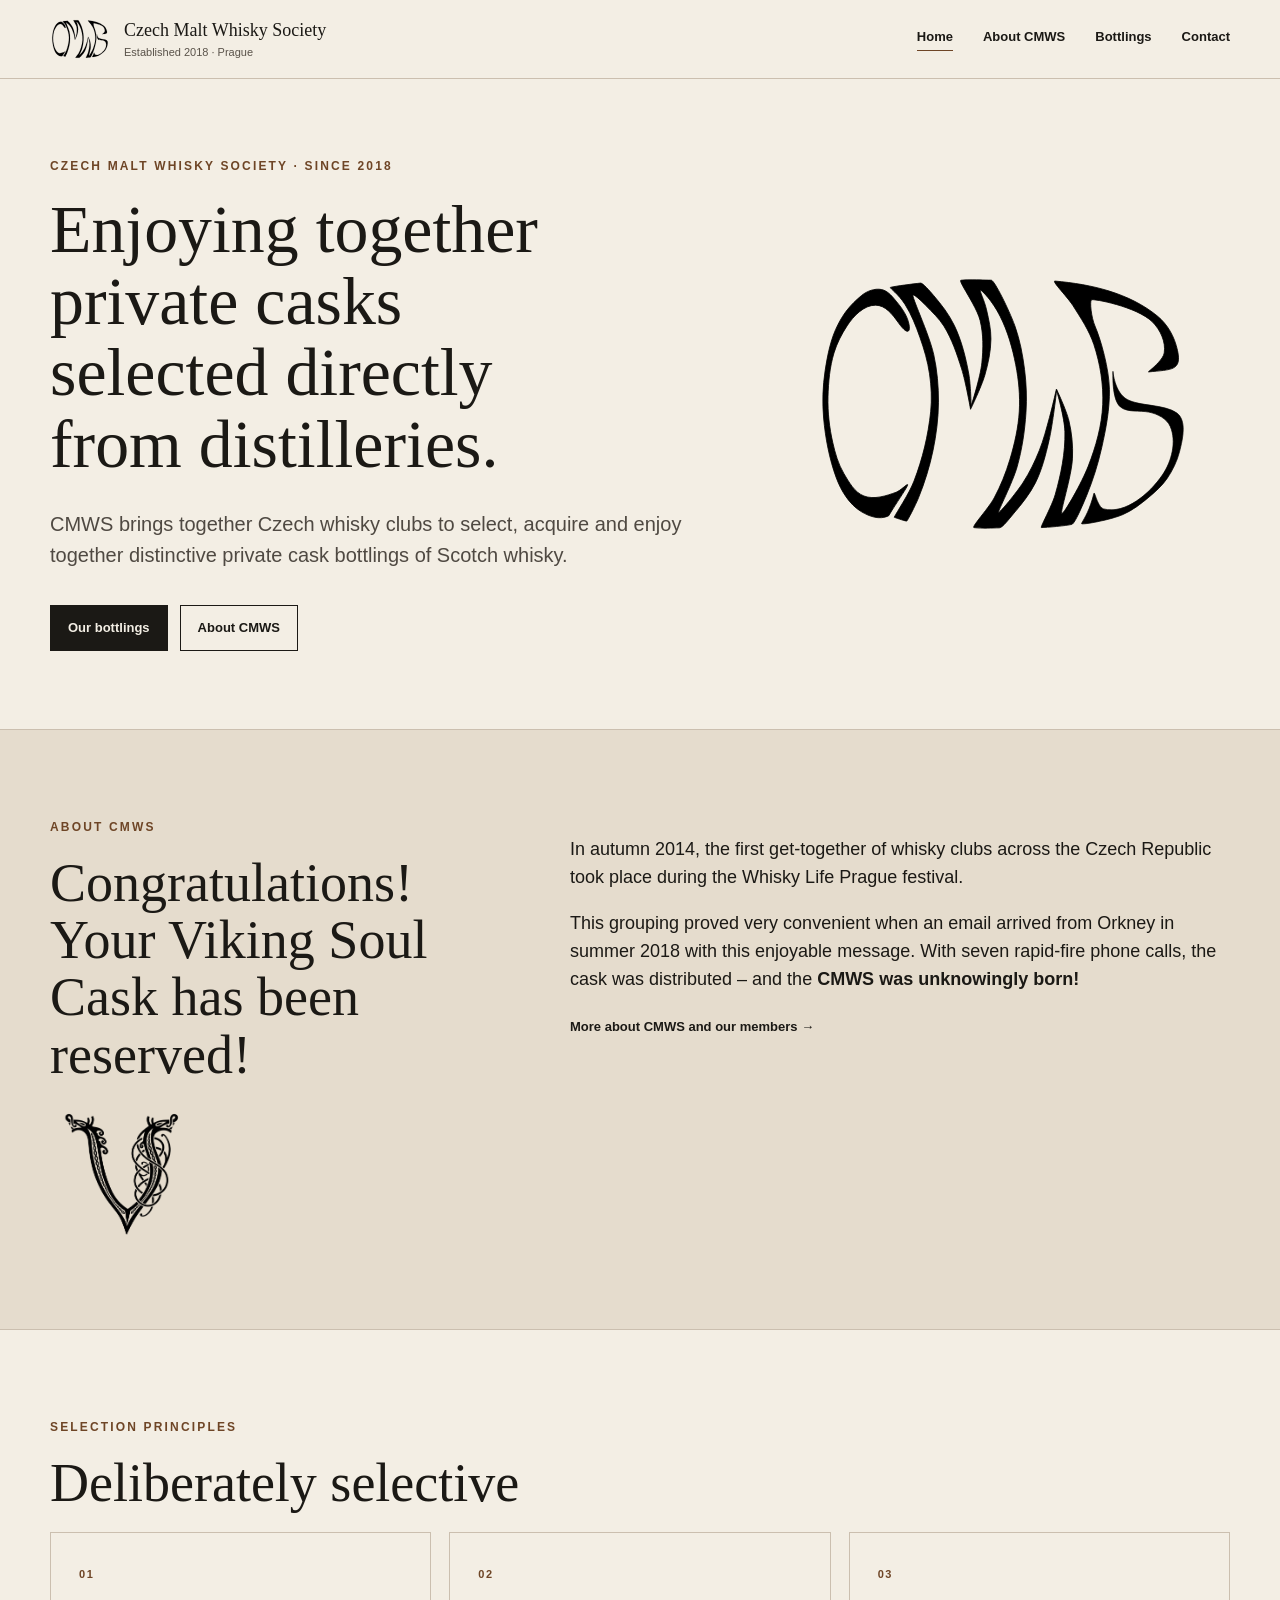
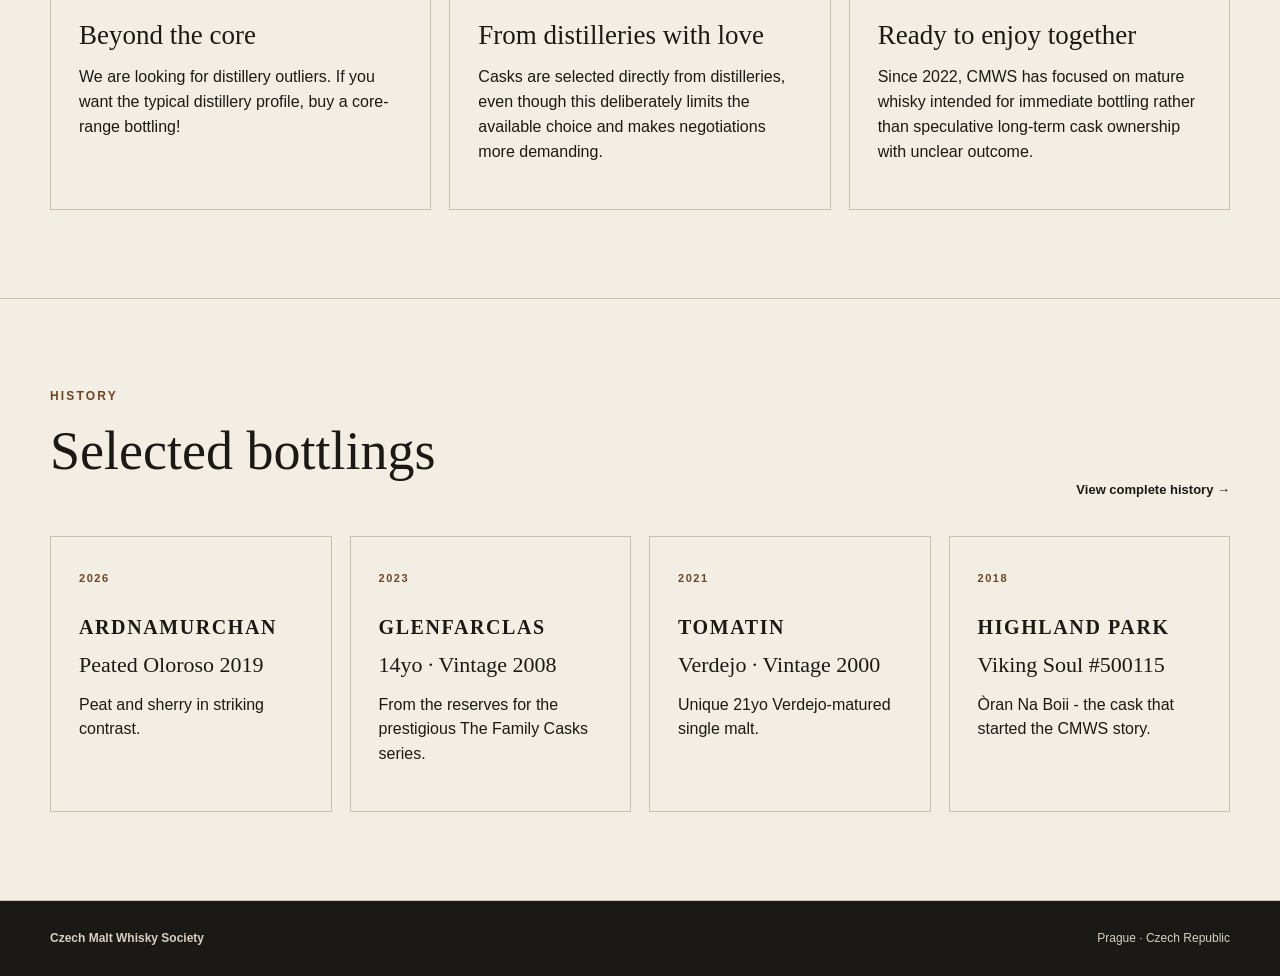
==== index.html @ 7d03112b "Add CMWS favicon, Apple touch icon and custom 404 page (Batch 2)" ====
<!doctype html><html lang="en"><head><meta charset="utf-8"><meta name="viewport" content="width=device-width,initial-scale=1"><meta name="description" content="Czech Malt Whisky Society brings together whisky clubs to select, acquire and enjoy distinctive private-cask Scotch whisky bottlings."><meta property="og:title" content="CMWS · Czech Malt Whisky Society"><meta property="og:description" content="Czech Malt Whisky Society brings together whisky clubs to select, acquire and enjoy distinctive private-cask Scotch whisky bottlings."><meta property="og:type" content="website"><meta property="og:url" content="https://cmws.cz/"><meta property="og:image" content="https://cmws.cz/assets/cmws-social-preview-1200x630.png"><meta property="og:image:width" content="1200"><meta property="og:image:height" content="630"><meta property="og:image:alt" content="CMWS logo"><script type="application/ld+json">{"@context":"https://schema.org","@type":"Organization","name":"Czech Malt Whisky Society","alternateName":"CMWS","url":"https://cmws.cz/","logo":"https://cmws.cz/assets/cmws-logo.svg"}</script><title>CMWS · Czech Malt Whisky Society</title><link rel="stylesheet" href="assets/site.css"><link rel="icon" href="/assets/favicon.svg" type="image/svg+xml"><link rel="apple-touch-icon" href="/assets/apple-touch-icon.png" sizes="180x180"></head><body>
<header class="site-header"><div class="shell header-inner"><a class="identity" href="index.html"><img class="header-logo" src="assets/cmws-logo.svg" alt="CMWS logo"><span class="identity-copy"><strong>Czech Malt Whisky Society</strong><small>Established 2018 · Prague</small></span></a><button class="menu-button" aria-label="Open menu" aria-expanded="false">Menu</button><nav class="main-nav" aria-label="Main navigation"><a class="active" href="index.html">Home</a><a href="about.html">About CMWS</a><a href="bottlings.html">Bottlings</a><a href="contact.html">Contact</a></nav></div></header>
<main><section class="home-hero"><div class="shell hero-grid"><div class="hero-copy"><p class="kicker">Czech Malt Whisky Society · Since 2018</p><h1>Enjoying together private casks selected directly from distilleries.</h1><p class="hero-text">CMWS brings together Czech whisky clubs to select, acquire and enjoy together distinctive private cask bottlings of Scotch whisky.</p><div class="button-row"><a class="button dark" href="bottlings.html">Our bottlings</a><a class="button" href="about.html">About CMWS</a></div></div><div class="hero-still"><img class="hero-logo" src="assets/cmws-logo.svg" alt="CMWS logo"></div></div></section>
<section class="section tinted"><div class="shell split"><div><p class="kicker">About CMWS</p><h2>Congratulations! Your Viking Soul Cask has been reserved!</h2><img src="assets/HP%20VSC%20-%20V%20black%20-%20details%20%7BChatGPT%20Image%20Sep%2025%2C%202026%2C%2007_36_49%20AM%7D.png" alt="Highland Park Viking Soul Cask V emblem" loading="lazy" style="display:block;width:140px;max-width:100%;height:auto;max-height:200px;object-fit:contain;object-position:left;margin-top:24px"></div><div class="large-copy"><p>In autumn 2014, the first get-together of whisky clubs across the Czech Republic took place during the Whisky Life Prague festival.</p><p>This grouping proved very convenient when an email arrived from Orkney in summer 2018 with this enjoyable message. With seven rapid-fire phone calls, the cask was distributed – and the <strong>CMWS was unknowingly born!</strong></p><p><a class="text-link" href="about.html">More about CMWS and our members →</a></p></div></div></section>
<section class="section"><div class="shell"><p class="kicker">Selection principles</p><h2>Deliberately selective</h2><div id="principle-grid" class="principle-grid"></div></div></section>
<section class="section"><div class="shell"><div class="section-heading"><div><p class="kicker">History</p><h2>Selected bottlings</h2></div><a class="text-link" href="bottlings.html">View complete history →</a></div><div id="featured-casks" class="featured-casks"></div></div></section></main>
<footer class="site-footer"><div class="shell footer-inner"><strong>Czech Malt Whisky Society</strong><span>Prague · Czech Republic</span></div></footer><script src="assets/site.js"></script><script src="assets/home.js"></script></body></html>
---- assets/site.css ----
:root{--paper:#f3eee4;--deep:#e5dccd;--ink:#1b1915;--muted:#5a534a;--line:#cbbfaf;--accent:#6e4526}*{box-sizing:border-box}html{scroll-behavior:smooth}body{margin:0;background:var(--paper);color:var(--ink);font-family:Arial,Helvetica,sans-serif;line-height:1.55}.shell{width:min(1180px,calc(100% - 40px));margin:auto}.narrow{width:min(900px,calc(100% - 40px))}a{color:inherit}a:focus-visible,button:focus-visible{outline:3px solid var(--accent);outline-offset:4px}.site-header{position:sticky;top:0;z-index:20;background:rgba(243,238,228,.96);backdrop-filter:blur(12px);border-bottom:1px solid var(--line)}.header-inner{min-height:78px;display:flex;align-items:center;justify-content:space-between;gap:28px}.identity{display:flex;align-items:center;gap:14px;text-decoration:none}.header-logo{display:block;width:60px;height:auto}.identity-copy{display:flex;flex-direction:column}.identity-copy strong{font-family:Georgia,serif;font-size:18px;font-weight:500}.identity-copy small{font-size:11px;color:var(--muted)}.main-nav{display:flex;gap:30px}.main-nav a{text-decoration:none;font-size:13px;font-weight:700;border-bottom:1px solid transparent;padding-bottom:3px}.main-nav a:hover{color:var(--accent);border-bottom-color:var(--accent)}.main-nav a.active{border-bottom-color:var(--accent)}.menu-button{display:none}.home-hero,.page-hero{padding:78px 0;border-bottom:1px solid var(--line)}.hero-grid{display:grid;grid-template-columns:1.18fr .82fr;gap:72px;align-items:center}.hero-copy{max-width:760px}.home-hero h1{font-size:clamp(44px,5.3vw,68px);max-width:760px;text-wrap:balance}.kicker{font-size:12px;text-transform:uppercase;letter-spacing:.18em;color:var(--accent);font-weight:800;margin:0 0 18px}h1,h2,h3{font-family:Georgia,"Times New Roman",serif;font-weight:400;line-height:1.06}h1{font-size:clamp(48px,6.8vw,82px);margin:0 0 28px}h2{font-size:clamp(34px,4.4vw,54px);margin:0 0 20px}h3{font-size:27px;margin:0 0 9px}.hero-text,.intro{font-size:20px;color:#4f4942;max-width:760px}.button-row{display:flex;gap:12px;margin-top:34px;flex-wrap:wrap}.button{border:1px solid var(--ink);padding:12px 17px;text-decoration:none;font-size:13px;font-weight:800;transition:background .15s ease,color .15s ease}.button:hover{background:var(--ink);color:var(--paper)}.button.dark{background:var(--ink);color:var(--paper)}.button.dark:hover{background:transparent;color:var(--ink)}.hero-still{min-height:390px;position:relative;display:grid;place-items:center}.hero-logo{display:block;width:min(86%,430px);height:auto;max-height:330px;position:relative;z-index:2}.section{padding:88px 0;border-bottom:1px solid var(--line)}.tinted{background:var(--deep)}.split{display:grid;grid-template-columns:.8fr 1.2fr;gap:80px}.large-copy{font-size:18px}.section-heading{display:flex;justify-content:space-between;align-items:end;gap:40px;margin-bottom:36px}.section-note{max-width:540px;color:var(--muted)}.text-link{text-decoration:none;font-weight:700;font-size:13px;white-space:nowrap}.text-link:hover{color:var(--accent)}.principle-grid{display:grid;grid-template-columns:repeat(3,1fr);gap:18px}.featured-casks{display:grid;grid-template-columns:repeat(4,minmax(0,1fr));gap:18px}.principle,.cask-card{border:1px solid var(--line);padding:28px}.cask-card h3{font-size:22px;white-space:normal;overflow-wrap:anywhere}.number,.year{font-size:11px;color:var(--accent);font-weight:800;letter-spacing:.14em}.principle h3{margin-top:35px}.distillery{font-family:Georgia,"Times New Roman",serif;font-size:20px;font-weight:600;text-transform:uppercase;letter-spacing:.08em;color:var(--ink);margin:22px 0 10px}.club-list,.timeline{border-top:1px solid var(--line)}.club{display:grid;grid-template-columns:1fr 1.3fr;gap:50px;padding:28px 0;border-bottom:1px solid var(--line)}.club-meta,.subtitle,.quiet{color:var(--muted);font-size:13px}.filters{display:flex;gap:8px;margin-bottom:26px}.filter{border:1px solid var(--line);background:transparent;padding:9px 13px;font-weight:700}.filter.active{background:var(--ink);color:var(--paper)}.timeline-item{display:grid;grid-template-columns:100px 1fr;gap:30px;padding:34px 0;border-bottom:1px solid var(--line)}.timeline-year{font-family:Georgia,serif;font-size:34px;color:var(--accent)}.timeline-main{display:grid;grid-template-columns:1.2fr .8fr;gap:50px}.timeline-main .kicker{font-size:18px;font-weight:900;letter-spacing:.08em;margin-bottom:18px}.timeline-details{padding:0;list-style:none}.timeline-details li{padding:4px 0;border-bottom:1px dotted rgba(0,0,0,.16);font-size:14px}.timeline-side{min-width:0}.timeline-photo{margin:0 0 18px}.timeline-photo img{display:block;width:100%;height:auto;aspect-ratio:16/9;object-fit:cover;border:1px solid var(--line)}.timeline-photo figcaption{margin-top:8px;color:var(--muted);font-size:12px;line-height:1.4}.timeline-photo.product img{width:100%;max-width:100%;height:auto;max-height:none;margin:0 auto;aspect-ratio:auto;object-fit:contain;border:0}.timeline-photo.product figcaption{text-align:center}.status{display:inline-block;font-size:10px;text-transform:uppercase;letter-spacing:.13em;font-weight:800;border:1px solid var(--line);padding:5px 8px;margin-bottom:14px}.club-bottlings-intro{margin-bottom:34px}.club-bottlings-wrap{border-top:1px solid var(--line)}.club-bottlings-table{width:100%;border-collapse:collapse;font-size:13px}.club-bottlings-table th,.club-bottlings-table td{text-align:left;vertical-align:top;padding:12px 10px;border-bottom:1px solid rgba(107,98,88,.22)}.club-bottlings-table th{padding-top:10px;padding-bottom:9px;color:var(--muted);font-size:11px;text-transform:uppercase;letter-spacing:.12em;font-weight:800}.club-bottlings-table th:first-child,.club-bottlings-table td:first-child{padding-left:0;width:70px}.club-bottlings-table th:last-child,.club-bottlings-table td:last-child{padding-right:0}.club-bottlings-table td:first-child{color:var(--accent);font-weight:800}.club-bottlings-table td:nth-child(2){font-weight:700}.contact-grid{display:grid;grid-template-columns:1fr 1fr;gap:80px}.logo-origin{margin:42px 0 0;padding-top:30px;border-top:1px solid rgba(107,98,88,.28)}.logo-origin img{display:block;width:min(100%,560px);height:auto;margin:0 0 24px}.logo-origin figcaption{max-width:650px}.logo-origin .kicker{margin-bottom:12px}.logo-origin .quiet{margin-bottom:0}.site-footer{background:var(--ink);color:#d8cfc2;padding:28px 0}.footer-inner{display:flex;justify-content:space-between;gap:30px;font-size:12px}@media(prefers-reduced-motion:reduce){html{scroll-behavior:auto}}@media(max-width:820px){.header-inner{min-height:72px}.identity-copy strong{font-size:15px}.identity-copy small{font-size:10px}.main-nav{display:none;position:absolute;left:0;right:0;top:72px;background:var(--paper);padding:20px;flex-direction:column;border-bottom:1px solid var(--line)}.main-nav.open{display:flex}.menu-button{display:block;border:1px solid var(--line);background:transparent;padding:9px 12px;font-weight:700}.home-hero,.page-hero{padding:54px 0}.hero-grid,.split,.club,.timeline-main,.contact-grid{grid-template-columns:1fr}.hero-grid{gap:26px}.home-hero h1{font-size:clamp(40px,11vw,58px)}.hero-still{min-height:250px}.hero-logo{width:min(76%,320px);max-height:240px}.principle-grid,.featured-casks{grid-template-columns:1fr}.cask-card h3{font-size:27px;white-space:normal}.timeline-item{grid-template-columns:1fr}.section{padding:66px 0}.section-heading{display:block}.section-heading .text-link{display:inline-block;margin-top:12px}.club-bottlings-table,.club-bottlings-table tbody,.club-bottlings-table tr,.club-bottlings-table td{display:block;width:100%}.club-bottlings-table thead{display:none}.club-bottlings-table tr{padding:12px 0;border-bottom:1px solid var(--line)}.club-bottlings-table td{display:grid;grid-template-columns:105px 1fr;gap:14px;padding:3px 0;border:0}.club-bottlings-table td::before{content:attr(data-label);font-size:10px;text-transform:uppercase;letter-spacing:.1em;color:var(--muted);font-weight:800}.club-bottlings-table td:first-child{width:100%}.footer-inner{flex-direction:column;align-items:flex-start}.header-logo{width:52px}}
.zoomable-image{cursor:zoom-in}.zoomable-image:focus-visible{outline:3px solid var(--accent);outline-offset:4px}.image-lightbox{position:fixed;inset:0;z-index:1000;display:none;align-items:center;justify-content:center;padding:32px;background:rgba(0,0,0,.88)}.image-lightbox.open{display:flex}.image-lightbox-img{display:block;width:min(94vw,1500px);height:90vh;object-fit:contain;box-shadow:0 8px 40px rgba(0,0,0,.45)}.image-lightbox-close{position:fixed;top:18px;right:24px;border:0;background:transparent;color:#fff;font-size:44px;line-height:1;cursor:pointer;padding:6px 10px}.image-lightbox-close:hover{opacity:.75}.lightbox-open{overflow:hidden}@media(max-width:820px){.image-lightbox{padding:18px}.image-lightbox-img{width:96vw;height:86vh}.image-lightbox-close{top:8px;right:10px;font-size:40px}}.timeline-note-title{margin:20px 0 8px;font-family:var(--sans);font-size:13px;line-height:1.3;letter-spacing:.09em;text-transform:uppercase;color:var(--accent)}.timeline-story-block{margin:0 0 34px}.timeline-story-block:last-child{margin-bottom:0}.timeline-story-block .timeline-note-title{margin:0 0 8px}.timeline-story-block p{margin:0 0 14px}.timeline-story-block .timeline-photo{margin:0}.timeline-photo.natural img{width:100%;height:auto;aspect-ratio:auto;object-fit:contain}
.timeline-photo.certificate{width:min(100%,240px);margin:24px 0 0}.timeline-photo.certificate img{width:100%;height:auto;aspect-ratio:auto;object-fit:contain}.timeline-photo.certificate figcaption{font-size:11px}

/* Batch 1: keep card content and narrow-screen details within their columns. */
.featured-casks>*,.timeline-item>*,.timeline-main>*{min-width:0}
.cask-card .distillery{overflow-wrap:anywhere}
@media(min-width:821px) and (max-width:1100px){.featured-casks{grid-template-columns:repeat(2,minmax(0,1fr))}}
.timeline-side .text-link{white-space:normal;overflow-wrap:anywhere}
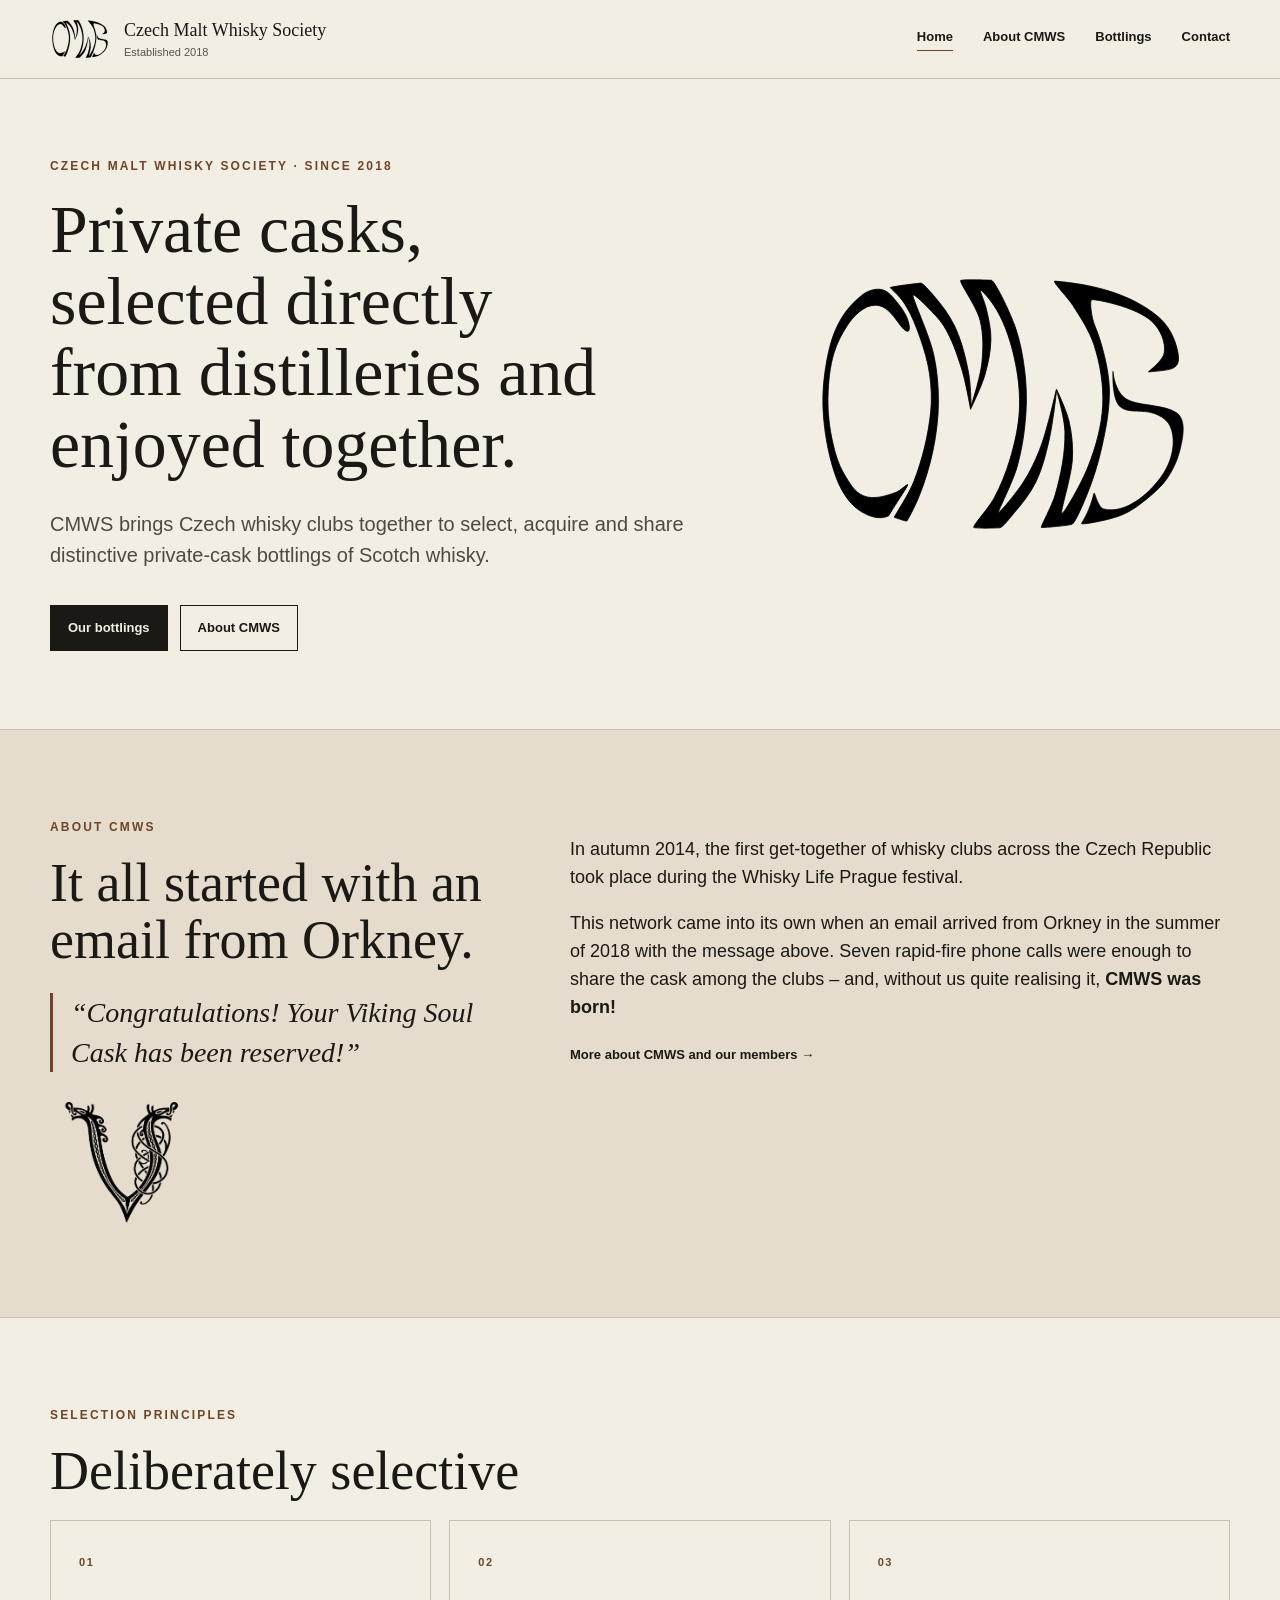
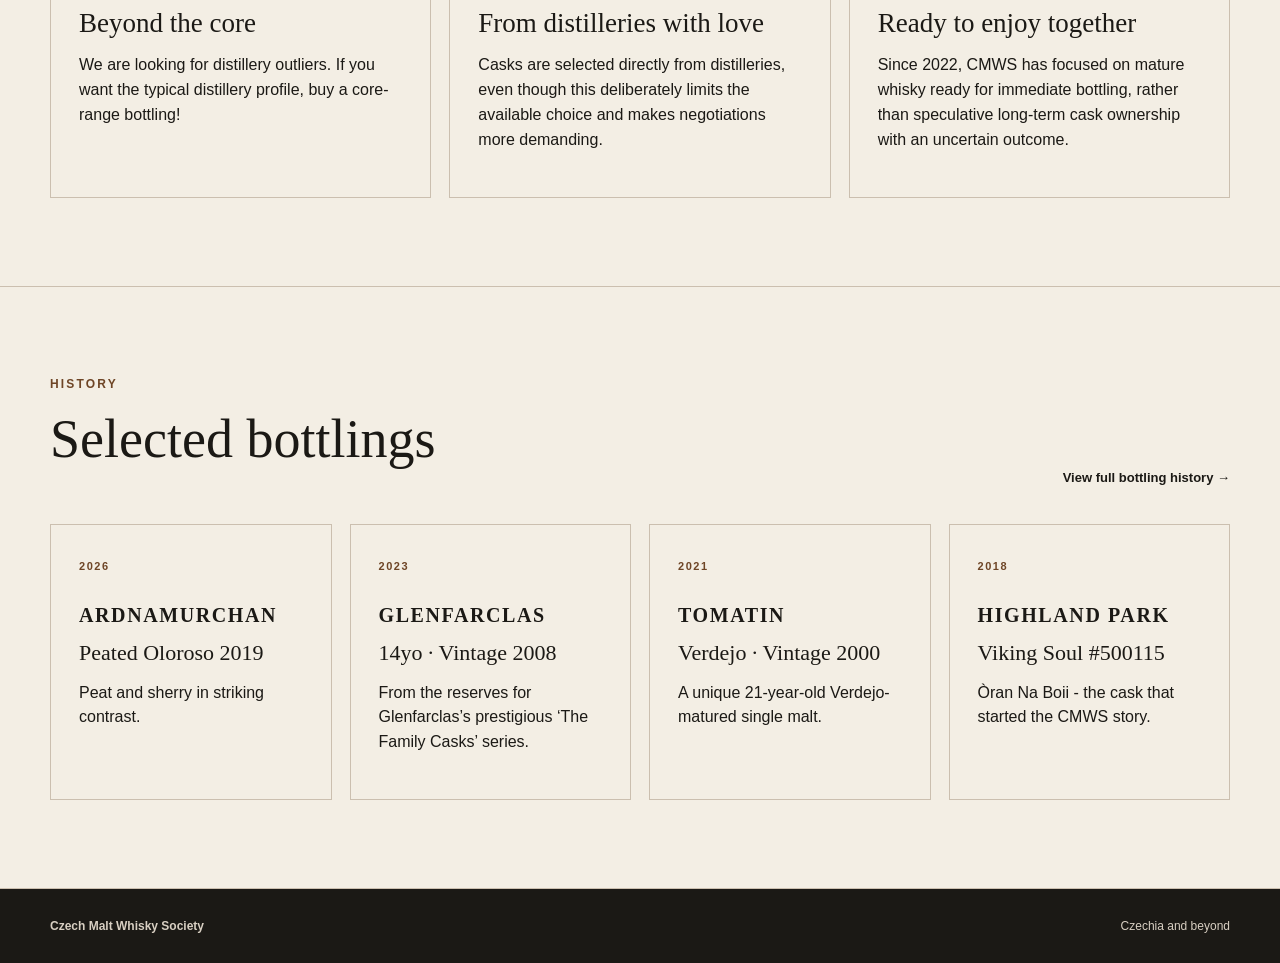
==== commit 736d3d36: "Apply 26 approved British English and CMWS identity wording updates (Batch 3)" ====
--- a/index.html
+++ b/index.html
@@ -1,7 +1,7 @@
-<!doctype html><html lang="en"><head><meta charset="utf-8"><meta name="viewport" content="width=device-width,initial-scale=1"><meta name="description" content="Czech Malt Whisky Society brings together whisky clubs to select, acquire and enjoy distinctive private-cask Scotch whisky bottlings."><meta property="og:title" content="CMWS · Czech Malt Whisky Society"><meta property="og:description" content="Czech Malt Whisky Society brings together whisky clubs to select, acquire and enjoy distinctive private-cask Scotch whisky bottlings."><meta property="og:type" content="website"><meta property="og:url" content="https://cmws.cz/"><meta property="og:image" content="https://cmws.cz/assets/cmws-social-preview-1200x630.png"><meta property="og:image:width" content="1200"><meta property="og:image:height" content="630"><meta property="og:image:alt" content="CMWS logo"><script type="application/ld+json">{"@context":"https://schema.org","@type":"Organization","name":"Czech Malt Whisky Society","alternateName":"CMWS","url":"https://cmws.cz/","logo":"https://cmws.cz/assets/cmws-logo.svg"}</script><title>CMWS · Czech Malt Whisky Society</title><link rel="stylesheet" href="assets/site.css"><link rel="icon" href="/assets/favicon.svg" type="image/svg+xml"><link rel="apple-touch-icon" href="/assets/apple-touch-icon.png" sizes="180x180"></head><body>
-<header class="site-header"><div class="shell header-inner"><a class="identity" href="index.html"><img class="header-logo" src="assets/cmws-logo.svg" alt="CMWS logo"><span class="identity-copy"><strong>Czech Malt Whisky Society</strong><small>Established 2018 · Prague</small></span></a><button class="menu-button" aria-label="Open menu" aria-expanded="false">Menu</button><nav class="main-nav" aria-label="Main navigation"><a class="active" href="index.html">Home</a><a href="about.html">About CMWS</a><a href="bottlings.html">Bottlings</a><a href="contact.html">Contact</a></nav></div></header>
-<main><section class="home-hero"><div class="shell hero-grid"><div class="hero-copy"><p class="kicker">Czech Malt Whisky Society · Since 2018</p><h1>Enjoying together private casks selected directly from distilleries.</h1><p class="hero-text">CMWS brings together Czech whisky clubs to select, acquire and enjoy together distinctive private cask bottlings of Scotch whisky.</p><div class="button-row"><a class="button dark" href="bottlings.html">Our bottlings</a><a class="button" href="about.html">About CMWS</a></div></div><div class="hero-still"><img class="hero-logo" src="assets/cmws-logo.svg" alt="CMWS logo"></div></div></section>
-<section class="section tinted"><div class="shell split"><div><p class="kicker">About CMWS</p><h2>Congratulations! Your Viking Soul Cask has been reserved!</h2><img src="assets/HP%20VSC%20-%20V%20black%20-%20details%20%7BChatGPT%20Image%20Sep%2025%2C%202026%2C%2007_36_49%20AM%7D.png" alt="Highland Park Viking Soul Cask V emblem" loading="lazy" style="display:block;width:140px;max-width:100%;height:auto;max-height:200px;object-fit:contain;object-position:left;margin-top:24px"></div><div class="large-copy"><p>In autumn 2014, the first get-together of whisky clubs across the Czech Republic took place during the Whisky Life Prague festival.</p><p>This grouping proved very convenient when an email arrived from Orkney in summer 2018 with this enjoyable message. With seven rapid-fire phone calls, the cask was distributed – and the <strong>CMWS was unknowingly born!</strong></p><p><a class="text-link" href="about.html">More about CMWS and our members →</a></p></div></div></section>
+<!doctype html><html lang="en"><head><meta charset="utf-8"><meta name="viewport" content="width=device-width,initial-scale=1"><meta name="description" content="Czech Malt Whisky Society brings Czech whisky clubs together to select, acquire and share distinctive private-cask bottlings of Scotch whisky."><meta property="og:title" content="CMWS · Czech Malt Whisky Society"><meta property="og:description" content="Czech Malt Whisky Society brings Czech whisky clubs together to select, acquire and share distinctive private-cask bottlings of Scotch whisky."><meta property="og:type" content="website"><meta property="og:url" content="https://cmws.cz/"><meta property="og:image" content="https://cmws.cz/assets/cmws-social-preview-1200x630.png"><meta property="og:image:width" content="1200"><meta property="og:image:height" content="630"><meta property="og:image:alt" content="CMWS logo"><script type="application/ld+json">{"@context":"https://schema.org","@type":"Organization","name":"Czech Malt Whisky Society","alternateName":"CMWS","url":"https://cmws.cz/","logo":"https://cmws.cz/assets/cmws-logo.svg"}</script><title>CMWS · Czech Malt Whisky Society</title><link rel="stylesheet" href="assets/site.css"><link rel="icon" href="/assets/favicon.svg" type="image/svg+xml"><link rel="apple-touch-icon" href="/assets/apple-touch-icon.png" sizes="180x180"></head><body>
+<header class="site-header"><div class="shell header-inner"><a class="identity" href="index.html"><img class="header-logo" src="assets/cmws-logo.svg" alt="CMWS logo"><span class="identity-copy"><strong>Czech Malt Whisky Society</strong><small>Established 2018</small></span></a><button class="menu-button" aria-label="Open menu" aria-expanded="false">Menu</button><nav class="main-nav" aria-label="Main navigation"><a class="active" href="index.html">Home</a><a href="about.html">About CMWS</a><a href="bottlings.html">Bottlings</a><a href="contact.html">Contact</a></nav></div></header>
+<main><section class="home-hero"><div class="shell hero-grid"><div class="hero-copy"><p class="kicker">Czech Malt Whisky Society · Since 2018</p><h1>Private casks, selected directly from distilleries and enjoyed together.</h1><p class="hero-text">CMWS brings Czech whisky clubs together to select, acquire and share distinctive private-cask bottlings of Scotch whisky.</p><div class="button-row"><a class="button dark" href="bottlings.html">Our bottlings</a><a class="button" href="about.html">About CMWS</a></div></div><div class="hero-still"><img class="hero-logo" src="assets/cmws-logo.svg" alt="CMWS logo"></div></div></section>
+<section class="section tinted"><div class="shell split"><div><p class="kicker">About CMWS</p><h2>It all started with an email from Orkney.</h2><blockquote class="origin-quote">“Congratulations! Your Viking Soul Cask has been reserved!”</blockquote><img src="assets/HP%20VSC%20-%20V%20black%20-%20details%20%7BChatGPT%20Image%20Sep%2025%2C%202026%2C%2007_36_49%20AM%7D.png" alt="Highland Park Viking Soul Cask V emblem" loading="lazy" style="display:block;width:140px;max-width:100%;height:auto;max-height:200px;object-fit:contain;object-position:left;margin-top:24px"></div><div class="large-copy"><p>In autumn 2014, the first get-together of whisky clubs across the Czech Republic took place during the Whisky Life Prague festival.</p><p>This network came into its own when an email arrived from Orkney in the summer of 2018 with the message above. Seven rapid-fire phone calls were enough to share the cask among the clubs – and, without us quite realising it, <strong>CMWS was born!</strong></p><p><a class="text-link" href="about.html">More about CMWS and our members →</a></p></div></div></section>
 <section class="section"><div class="shell"><p class="kicker">Selection principles</p><h2>Deliberately selective</h2><div id="principle-grid" class="principle-grid"></div></div></section>
-<section class="section"><div class="shell"><div class="section-heading"><div><p class="kicker">History</p><h2>Selected bottlings</h2></div><a class="text-link" href="bottlings.html">View complete history →</a></div><div id="featured-casks" class="featured-casks"></div></div></section></main>
-<footer class="site-footer"><div class="shell footer-inner"><strong>Czech Malt Whisky Society</strong><span>Prague · Czech Republic</span></div></footer><script src="assets/site.js"></script><script src="assets/home.js"></script></body></html>
+<section class="section"><div class="shell"><div class="section-heading"><div><p class="kicker">History</p><h2>Selected bottlings</h2></div><a class="text-link" href="bottlings.html">View full bottling history →</a></div><div id="featured-casks" class="featured-casks"></div></div></section></main>
+<footer class="site-footer"><div class="shell footer-inner"><strong>Czech Malt Whisky Society</strong><span>Czechia and beyond</span></div></footer><script src="assets/site.js"></script><script src="assets/home.js"></script></body></html>
--- a/assets/site.css
+++ b/assets/site.css
@@ -7,3 +7,6 @@
 .cask-card .distillery{overflow-wrap:anywhere}
 @media(min-width:821px) and (max-width:1100px){.featured-casks{grid-template-columns:repeat(2,minmax(0,1fr))}}
 .timeline-side .text-link{white-space:normal;overflow-wrap:anywhere}
+
+/* Original reservation email, preserved as a quotation in the CMWS origin story. */
+.origin-quote{margin:24px 0;padding-left:18px;border-left:3px solid var(--accent);font-family:Georgia,"Times New Roman",serif;font-size:clamp(20px,2.2vw,28px);font-style:italic;line-height:1.4}
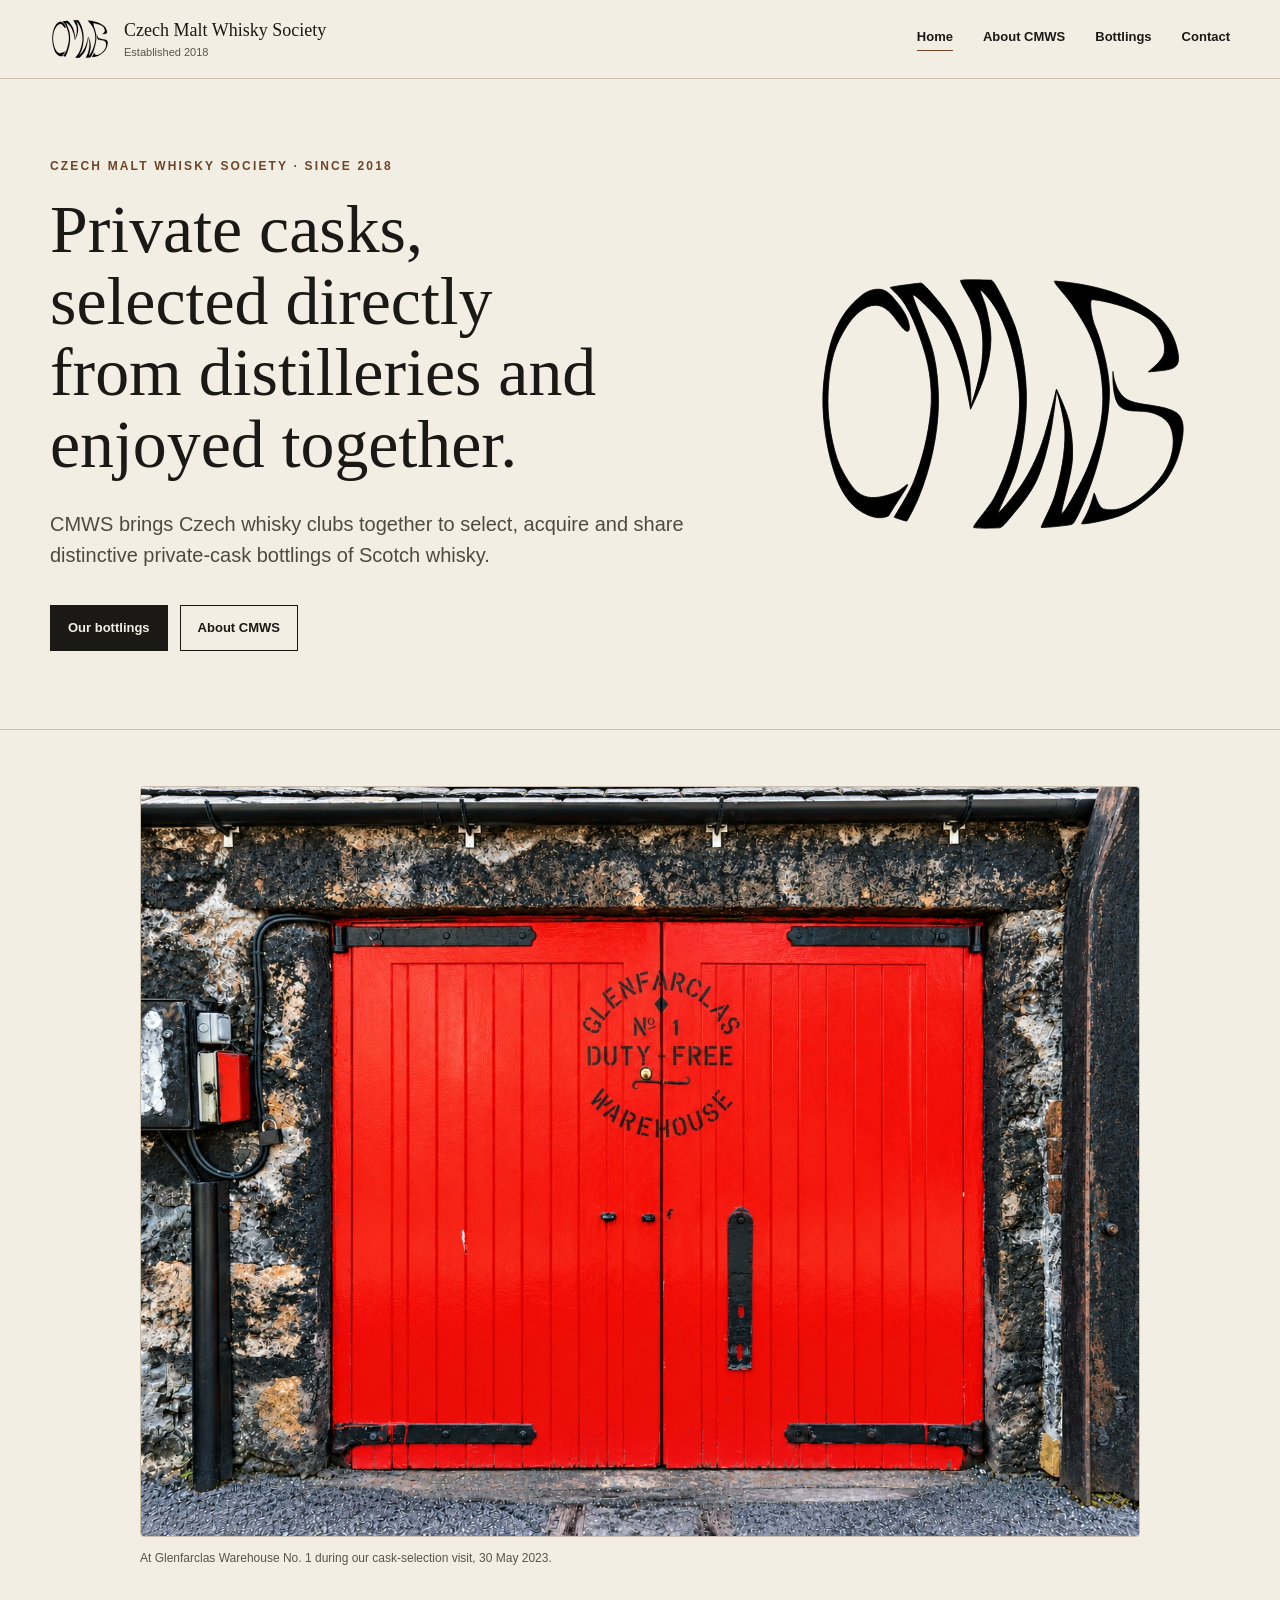
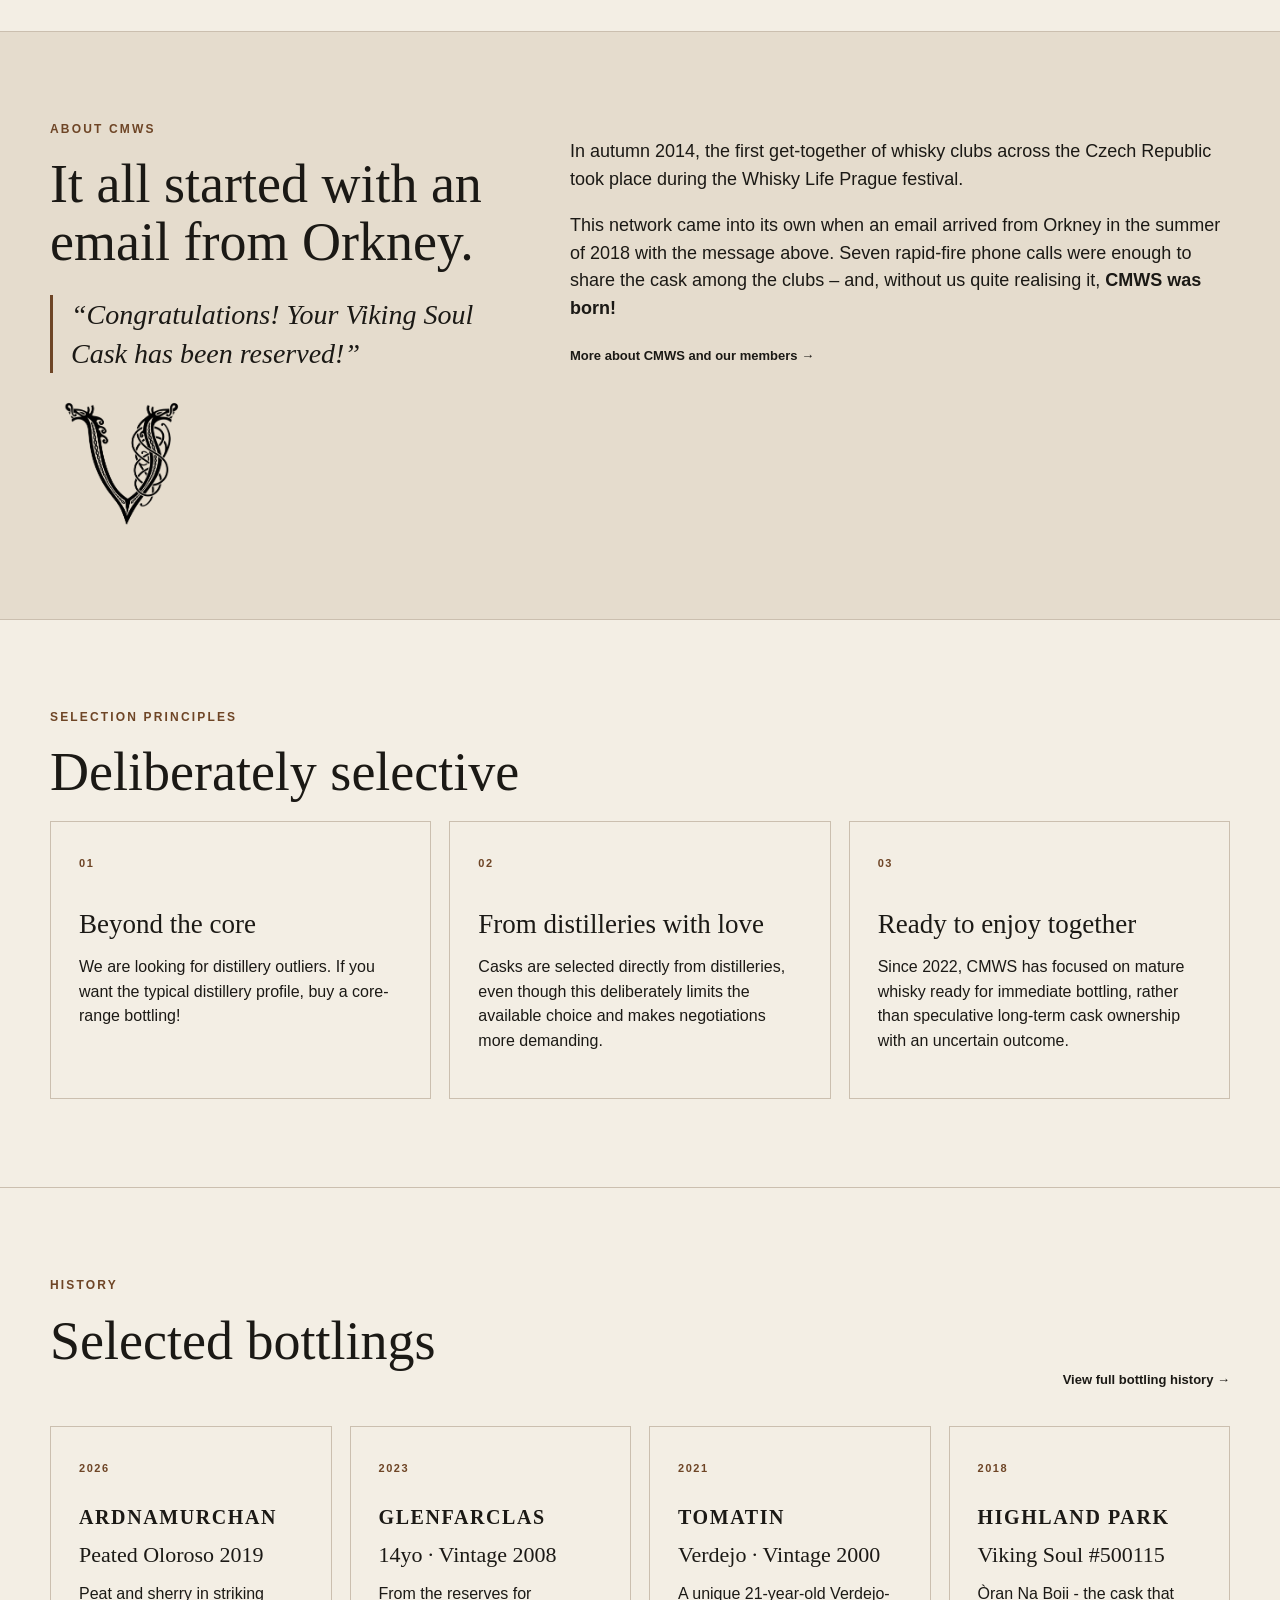
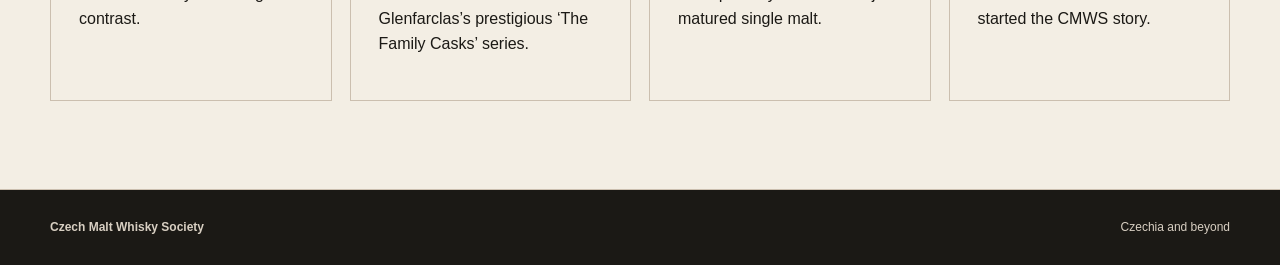
==== commit 2173c2fb: "Preview homepage with large CMWS logo and warehouse photo below" ====
--- a/index.html
+++ b/index.html
@@ -1,6 +1,7 @@
 <!doctype html><html lang="en"><head><meta charset="utf-8"><meta name="viewport" content="width=device-width,initial-scale=1"><meta name="description" content="Czech Malt Whisky Society brings Czech whisky clubs together to select, acquire and share distinctive private-cask bottlings of Scotch whisky."><meta property="og:title" content="CMWS · Czech Malt Whisky Society"><meta property="og:description" content="Czech Malt Whisky Society brings Czech whisky clubs together to select, acquire and share distinctive private-cask bottlings of Scotch whisky."><meta property="og:type" content="website"><meta property="og:url" content="https://cmws.cz/"><meta property="og:image" content="https://cmws.cz/assets/cmws-social-preview-1200x630.png"><meta property="og:image:width" content="1200"><meta property="og:image:height" content="630"><meta property="og:image:alt" content="CMWS logo"><script type="application/ld+json">{"@context":"https://schema.org","@type":"Organization","name":"Czech Malt Whisky Society","alternateName":"CMWS","url":"https://cmws.cz/","logo":"https://cmws.cz/assets/cmws-logo.svg"}</script><title>CMWS · Czech Malt Whisky Society</title><link rel="stylesheet" href="assets/site.css"><link rel="icon" href="/assets/favicon.svg" type="image/svg+xml"><link rel="apple-touch-icon" href="/assets/apple-touch-icon.png" sizes="180x180"></head><body>
 <header class="site-header"><div class="shell header-inner"><a class="identity" href="index.html"><img class="header-logo" src="assets/cmws-logo.svg" alt="CMWS logo"><span class="identity-copy"><strong>Czech Malt Whisky Society</strong><small>Established 2018</small></span></a><button class="menu-button" aria-label="Open menu" aria-expanded="false">Menu</button><nav class="main-nav" aria-label="Main navigation"><a class="active" href="index.html">Home</a><a href="about.html">About CMWS</a><a href="bottlings.html">Bottlings</a><a href="contact.html">Contact</a></nav></div></header>
 <main><section class="home-hero"><div class="shell hero-grid"><div class="hero-copy"><p class="kicker">Czech Malt Whisky Society · Since 2018</p><h1>Private casks, selected directly from distilleries and enjoyed together.</h1><p class="hero-text">CMWS brings Czech whisky clubs together to select, acquire and share distinctive private-cask bottlings of Scotch whisky.</p><div class="button-row"><a class="button dark" href="bottlings.html">Our bottlings</a><a class="button" href="about.html">About CMWS</a></div></div><div class="hero-still"><img class="hero-logo" src="assets/cmws-logo.svg" alt="CMWS logo"></div></div></section>
+<section class="home-visit" aria-label="A CMWS distillery visit"><div class="shell"><figure class="home-visit-photo"><img src="assets/glenfarclas-2993-warehouse-v3.avif" alt="The red doors of Glenfarclas Warehouse No. 1, photographed during the CMWS cask-selection visit" width="1200" height="900" loading="lazy" decoding="async"><figcaption>At Glenfarclas Warehouse No. 1 during our cask-selection visit, 30 May 2023.</figcaption></figure></div></section>
 <section class="section tinted"><div class="shell split"><div><p class="kicker">About CMWS</p><h2>It all started with an email from Orkney.</h2><blockquote class="origin-quote">“Congratulations! Your Viking Soul Cask has been reserved!”</blockquote><img src="assets/HP%20VSC%20-%20V%20black%20-%20details%20%7BChatGPT%20Image%20Sep%2025%2C%202026%2C%2007_36_49%20AM%7D.png" alt="Highland Park Viking Soul Cask V emblem" loading="lazy" style="display:block;width:140px;max-width:100%;height:auto;max-height:200px;object-fit:contain;object-position:left;margin-top:24px"></div><div class="large-copy"><p>In autumn 2014, the first get-together of whisky clubs across the Czech Republic took place during the Whisky Life Prague festival.</p><p>This network came into its own when an email arrived from Orkney in the summer of 2018 with the message above. Seven rapid-fire phone calls were enough to share the cask among the clubs – and, without us quite realising it, <strong>CMWS was born!</strong></p><p><a class="text-link" href="about.html">More about CMWS and our members →</a></p></div></div></section>
 <section class="section"><div class="shell"><p class="kicker">Selection principles</p><h2>Deliberately selective</h2><div id="principle-grid" class="principle-grid"></div></div></section>
 <section class="section"><div class="shell"><div class="section-heading"><div><p class="kicker">History</p><h2>Selected bottlings</h2></div><a class="text-link" href="bottlings.html">View full bottling history →</a></div><div id="featured-casks" class="featured-casks"></div></div></section></main>
--- a/assets/site.css
+++ b/assets/site.css
@@ -10,3 +10,10 @@
 
 /* Original reservation email, preserved as a quotation in the CMWS origin story. */
 .origin-quote{margin:24px 0;padding-left:18px;border-left:3px solid var(--accent);font-family:Georgia,"Times New Roman",serif;font-size:clamp(20px,2.2vw,28px);font-style:italic;line-height:1.4}
+
+/* Homepage preview: keep the large CMWS logo, followed by our distillery visit. */
+.home-visit{padding:56px 0 64px;border-bottom:1px solid var(--line)}
+.home-visit-photo{width:min(100%,1000px);margin:0 auto}
+.home-visit-photo img{display:block;width:100%;height:auto;border:1px solid var(--line);border-radius:4px}
+.home-visit-photo figcaption{margin-top:12px;color:var(--muted);font-size:12px;line-height:1.5}
+@media(max-width:820px){.home-visit{padding:32px 0 40px}}
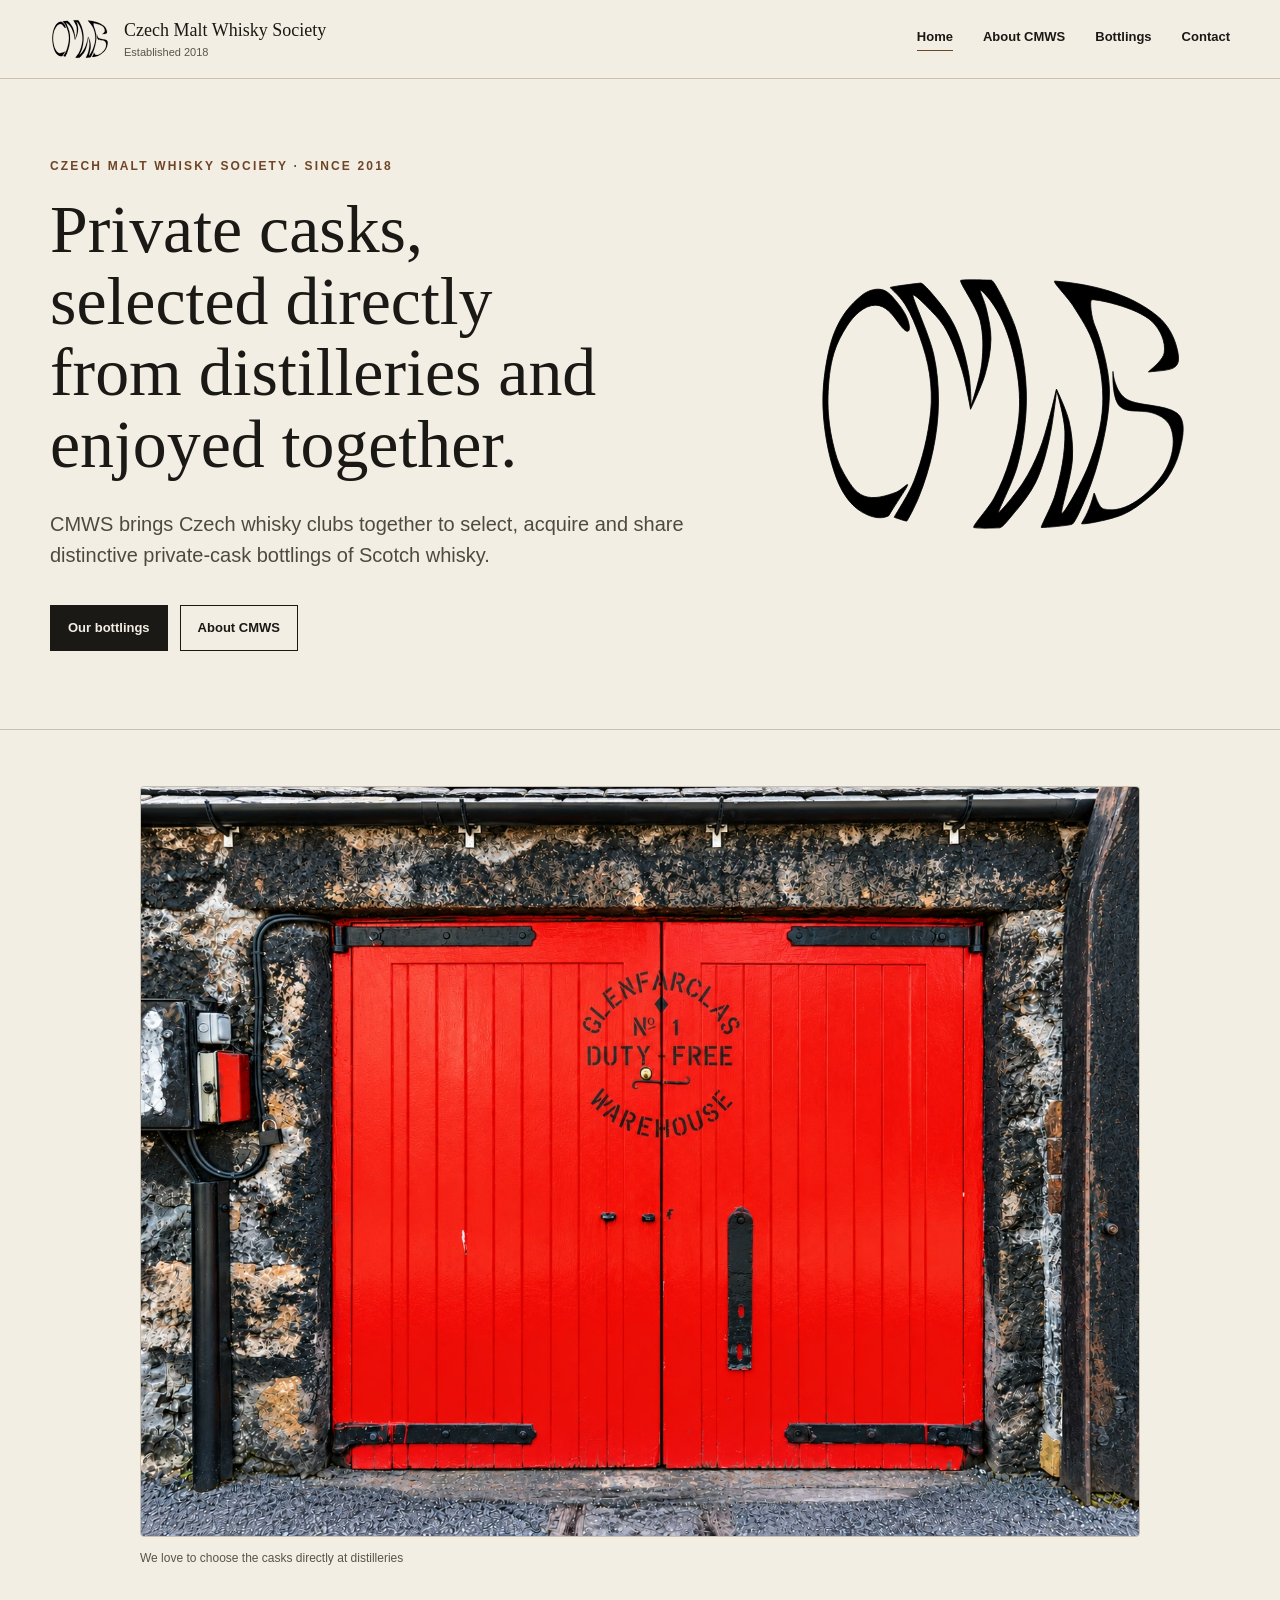
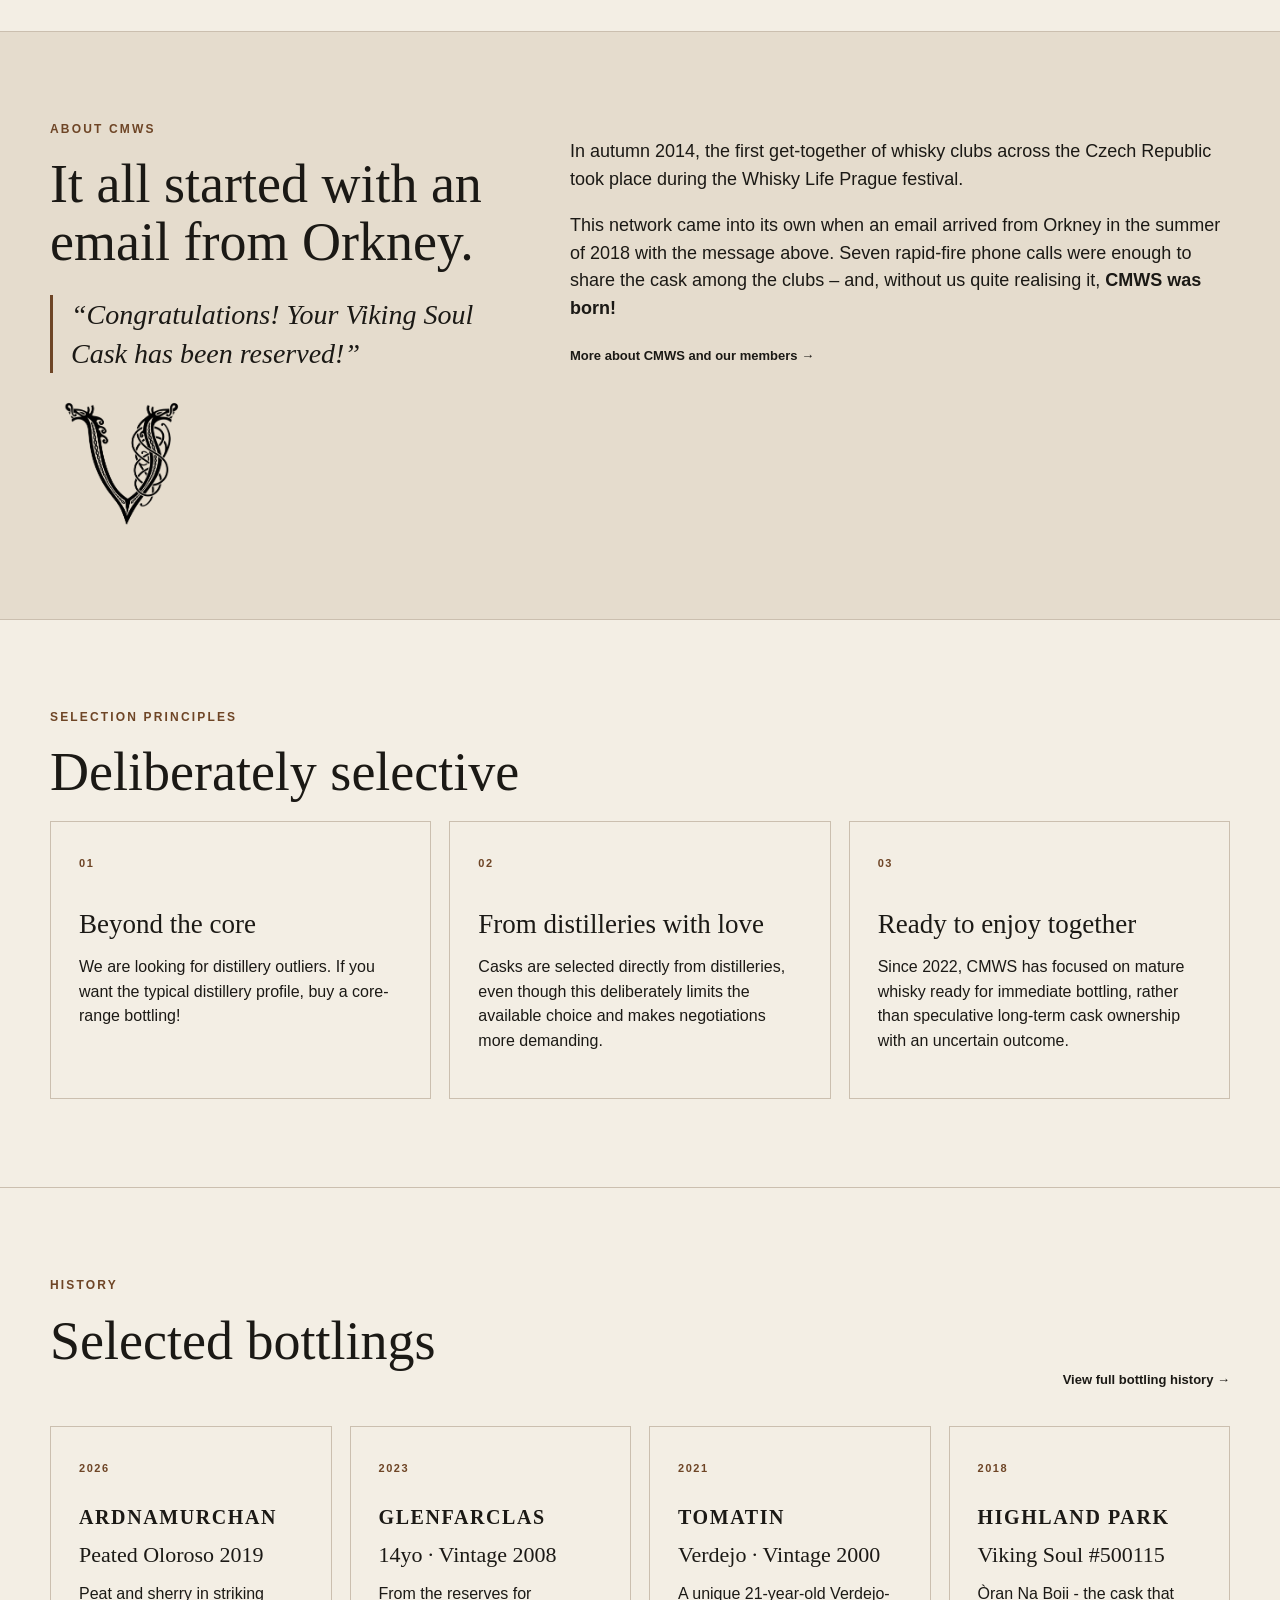
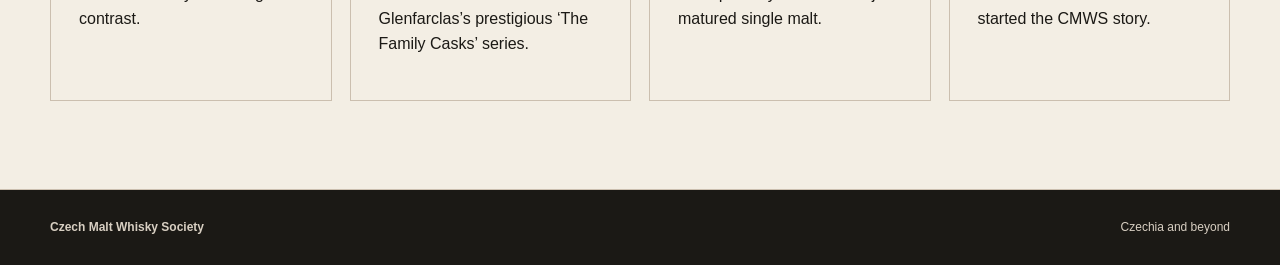
==== commit 7e7b5df2: "Update warehouse photo caption to approved wording" ====
--- a/index.html
+++ b/index.html
@@ -1,7 +1,7 @@
 <!doctype html><html lang="en"><head><meta charset="utf-8"><meta name="viewport" content="width=device-width,initial-scale=1"><meta name="description" content="Czech Malt Whisky Society brings Czech whisky clubs together to select, acquire and share distinctive private-cask bottlings of Scotch whisky."><meta property="og:title" content="CMWS · Czech Malt Whisky Society"><meta property="og:description" content="Czech Malt Whisky Society brings Czech whisky clubs together to select, acquire and share distinctive private-cask bottlings of Scotch whisky."><meta property="og:type" content="website"><meta property="og:url" content="https://cmws.cz/"><meta property="og:image" content="https://cmws.cz/assets/cmws-social-preview-1200x630.png"><meta property="og:image:width" content="1200"><meta property="og:image:height" content="630"><meta property="og:image:alt" content="CMWS logo"><script type="application/ld+json">{"@context":"https://schema.org","@type":"Organization","name":"Czech Malt Whisky Society","alternateName":"CMWS","url":"https://cmws.cz/","logo":"https://cmws.cz/assets/cmws-logo.svg"}</script><title>CMWS · Czech Malt Whisky Society</title><link rel="stylesheet" href="assets/site.css"><link rel="icon" href="/assets/favicon.svg" type="image/svg+xml"><link rel="apple-touch-icon" href="/assets/apple-touch-icon.png" sizes="180x180"></head><body>
 <header class="site-header"><div class="shell header-inner"><a class="identity" href="index.html"><img class="header-logo" src="assets/cmws-logo.svg" alt="CMWS logo"><span class="identity-copy"><strong>Czech Malt Whisky Society</strong><small>Established 2018</small></span></a><button class="menu-button" aria-label="Open menu" aria-expanded="false">Menu</button><nav class="main-nav" aria-label="Main navigation"><a class="active" href="index.html">Home</a><a href="about.html">About CMWS</a><a href="bottlings.html">Bottlings</a><a href="contact.html">Contact</a></nav></div></header>
 <main><section class="home-hero"><div class="shell hero-grid"><div class="hero-copy"><p class="kicker">Czech Malt Whisky Society · Since 2018</p><h1>Private casks, selected directly from distilleries and enjoyed together.</h1><p class="hero-text">CMWS brings Czech whisky clubs together to select, acquire and share distinctive private-cask bottlings of Scotch whisky.</p><div class="button-row"><a class="button dark" href="bottlings.html">Our bottlings</a><a class="button" href="about.html">About CMWS</a></div></div><div class="hero-still"><img class="hero-logo" src="assets/cmws-logo.svg" alt="CMWS logo"></div></div></section>
-<section class="home-visit" aria-label="A CMWS distillery visit"><div class="shell"><figure class="home-visit-photo"><img src="assets/glenfarclas-2993-warehouse-v3.avif" alt="The red doors of Glenfarclas Warehouse No. 1, photographed during the CMWS cask-selection visit" width="1200" height="900" loading="lazy" decoding="async"><figcaption>At Glenfarclas Warehouse No. 1 during our cask-selection visit, 30 May 2023.</figcaption></figure></div></section>
+<section class="home-visit" aria-label="A CMWS distillery visit"><div class="shell"><figure class="home-visit-photo"><img src="assets/glenfarclas-2993-warehouse-v3.avif" alt="The red doors of Glenfarclas Warehouse No. 1, photographed during the CMWS cask-selection visit" width="1200" height="900" loading="lazy" decoding="async"><figcaption>We love to choose the casks directly at distilleries</figcaption></figure></div></section>
 <section class="section tinted"><div class="shell split"><div><p class="kicker">About CMWS</p><h2>It all started with an email from Orkney.</h2><blockquote class="origin-quote">“Congratulations! Your Viking Soul Cask has been reserved!”</blockquote><img src="assets/HP%20VSC%20-%20V%20black%20-%20details%20%7BChatGPT%20Image%20Sep%2025%2C%202026%2C%2007_36_49%20AM%7D.png" alt="Highland Park Viking Soul Cask V emblem" loading="lazy" style="display:block;width:140px;max-width:100%;height:auto;max-height:200px;object-fit:contain;object-position:left;margin-top:24px"></div><div class="large-copy"><p>In autumn 2014, the first get-together of whisky clubs across the Czech Republic took place during the Whisky Life Prague festival.</p><p>This network came into its own when an email arrived from Orkney in the summer of 2018 with the message above. Seven rapid-fire phone calls were enough to share the cask among the clubs – and, without us quite realising it, <strong>CMWS was born!</strong></p><p><a class="text-link" href="about.html">More about CMWS and our members →</a></p></div></div></section>
 <section class="section"><div class="shell"><p class="kicker">Selection principles</p><h2>Deliberately selective</h2><div id="principle-grid" class="principle-grid"></div></div></section>
 <section class="section"><div class="shell"><div class="section-heading"><div><p class="kicker">History</p><h2>Selected bottlings</h2></div><a class="text-link" href="bottlings.html">View full bottling history →</a></div><div id="featured-casks" class="featured-casks"></div></div></section></main>
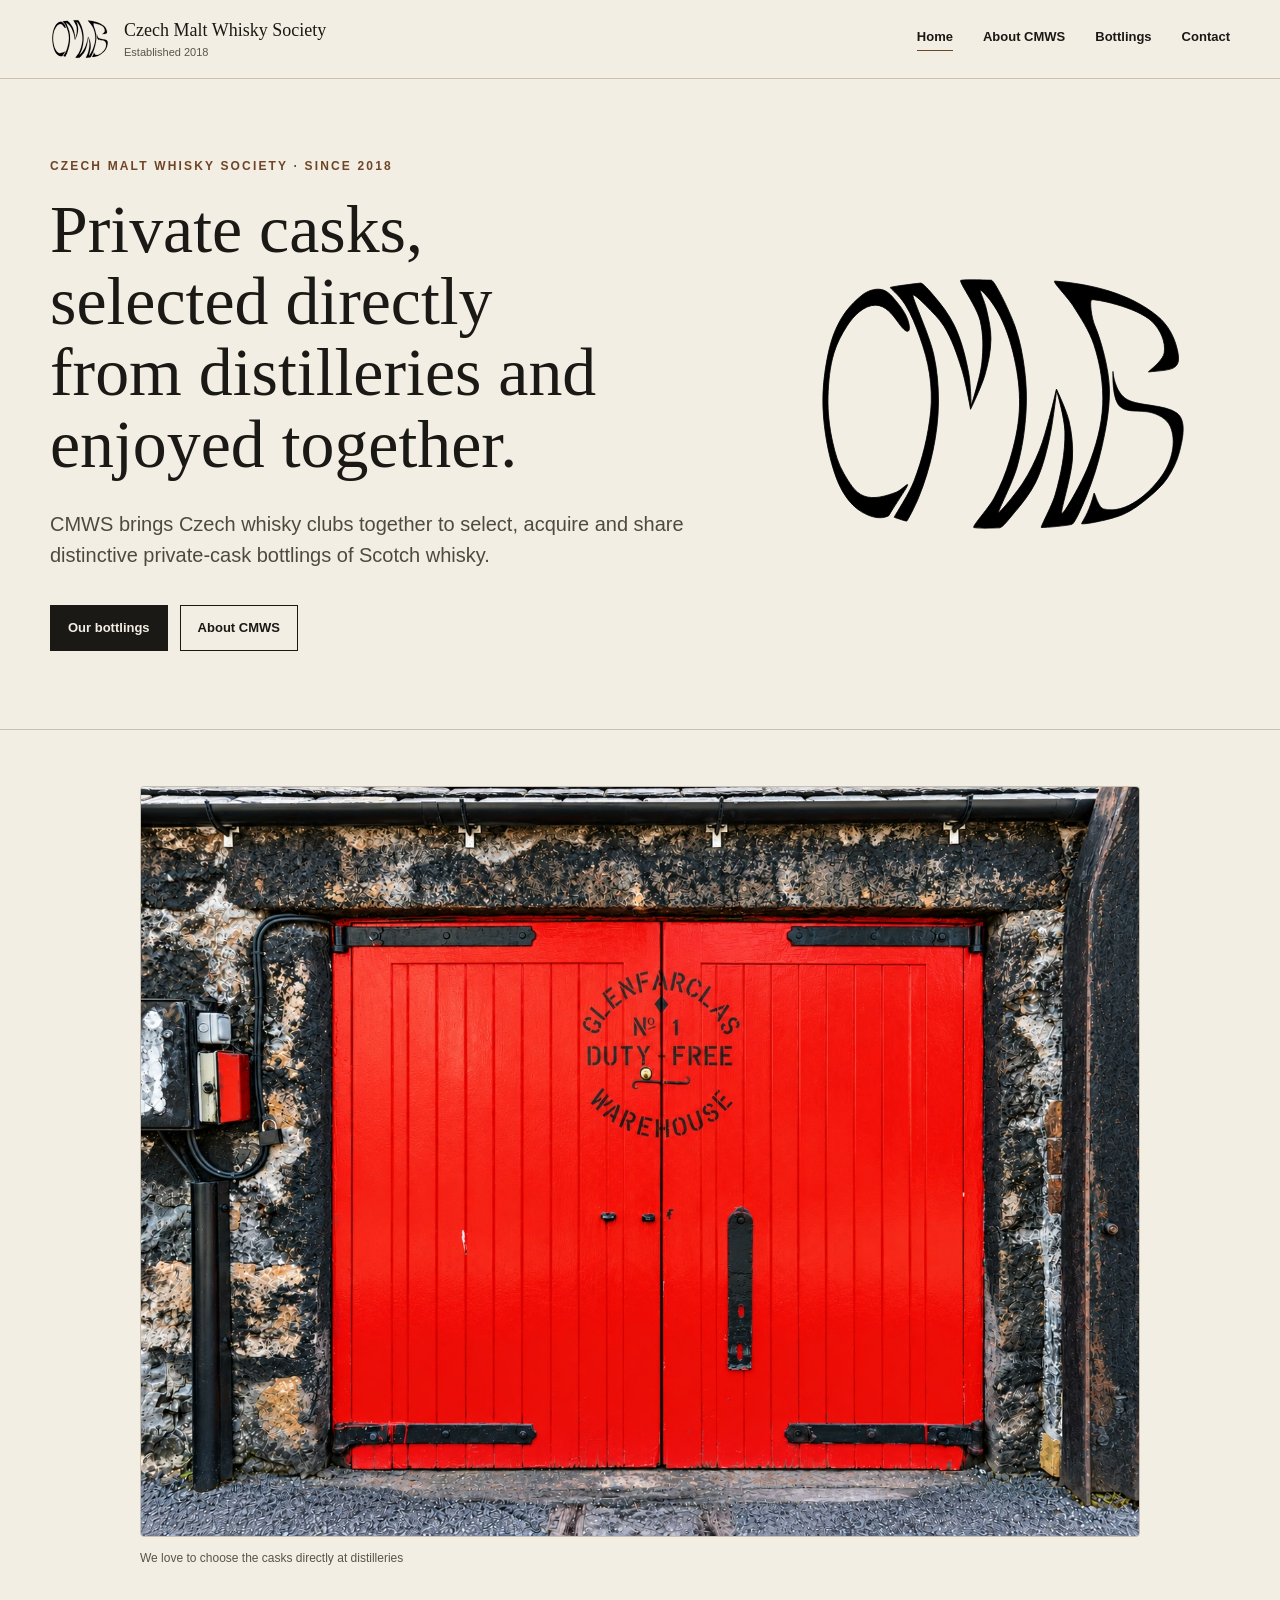
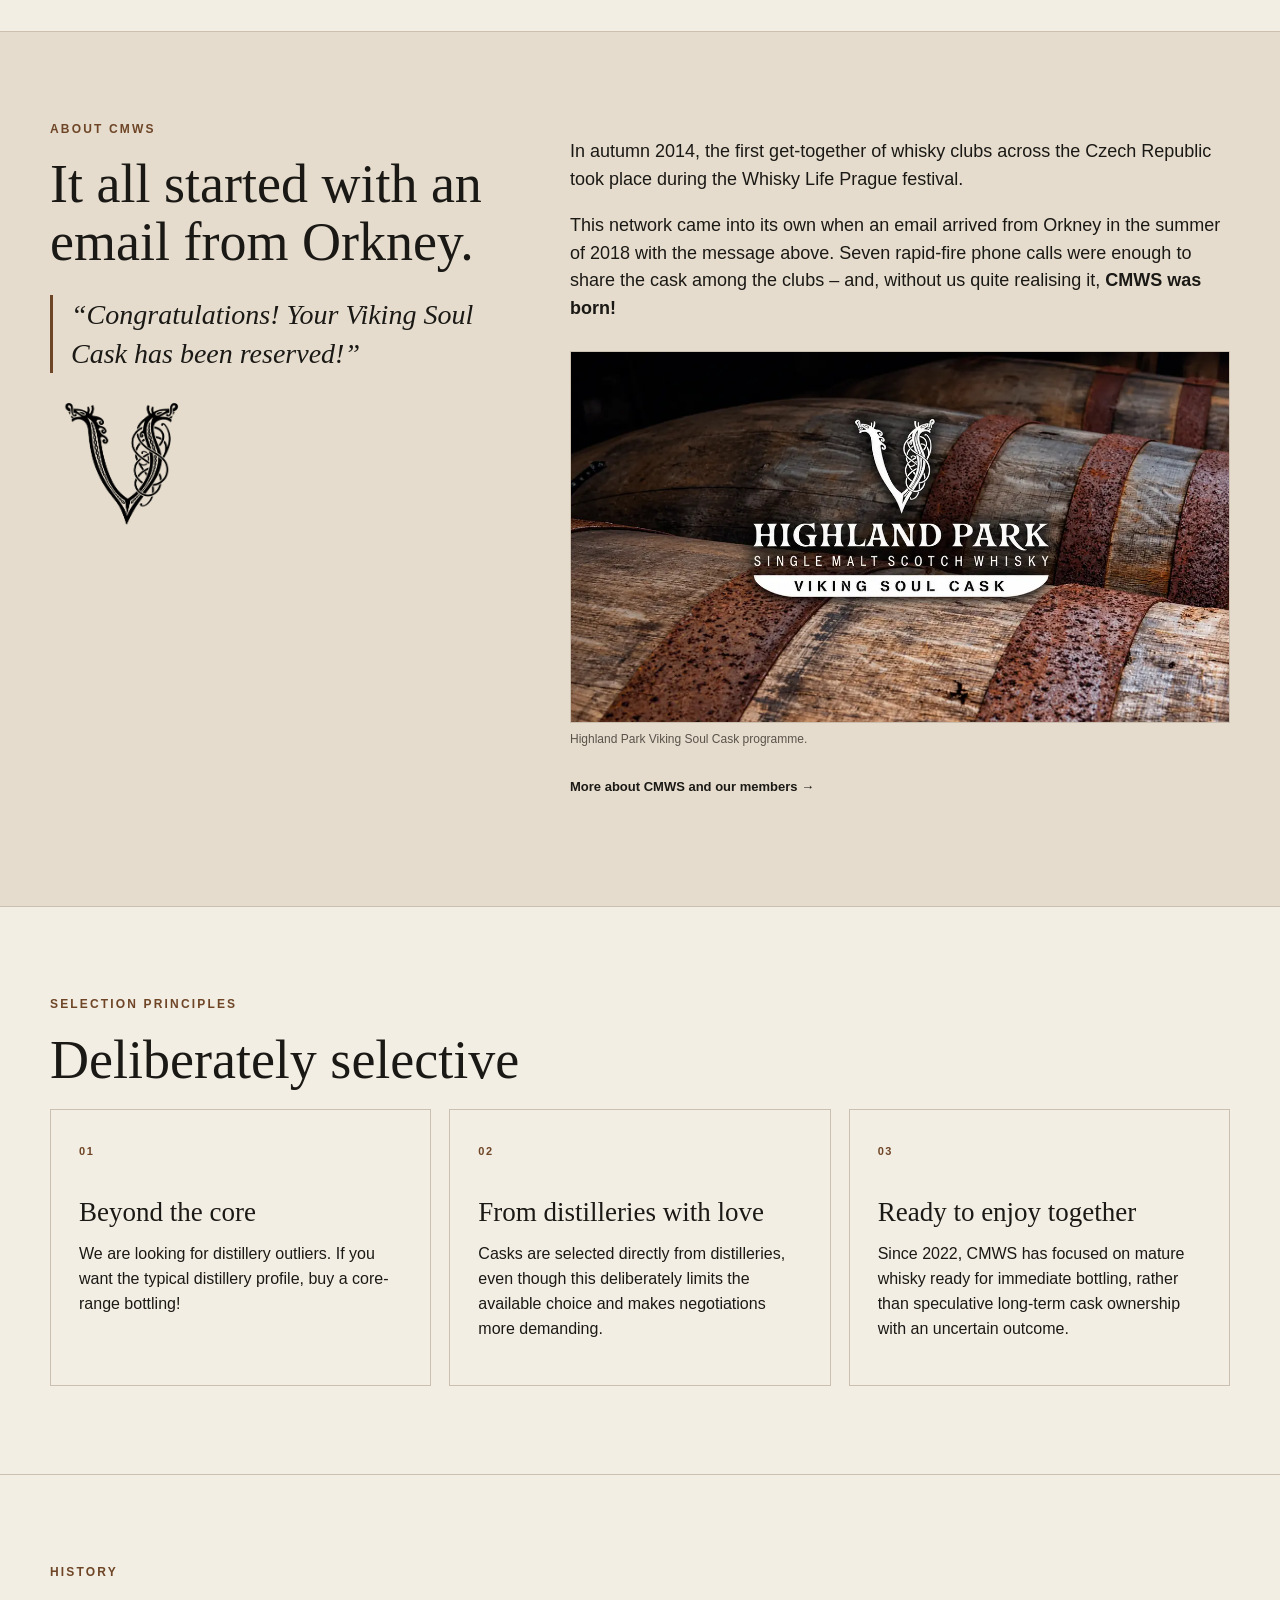
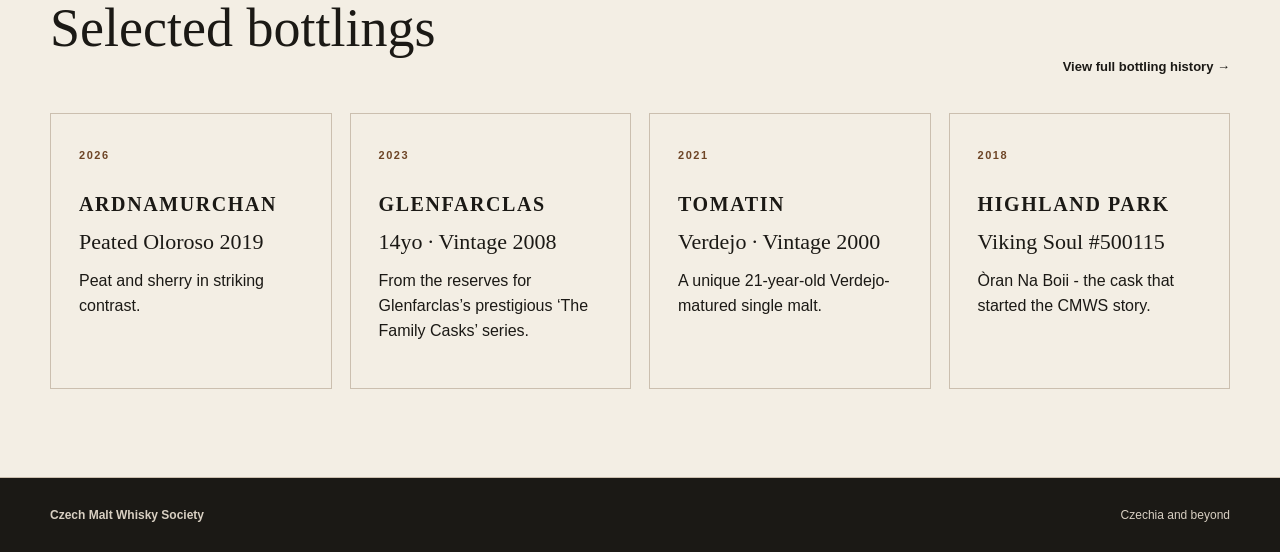
==== commit a00cf71f: "Preview Viking Soul programme image alongside the CMWS origin story" ====
--- a/index.html
+++ b/index.html
@@ -2,7 +2,7 @@
 <header class="site-header"><div class="shell header-inner"><a class="identity" href="index.html"><img class="header-logo" src="assets/cmws-logo.svg" alt="CMWS logo"><span class="identity-copy"><strong>Czech Malt Whisky Society</strong><small>Established 2018</small></span></a><button class="menu-button" aria-label="Open menu" aria-expanded="false">Menu</button><nav class="main-nav" aria-label="Main navigation"><a class="active" href="index.html">Home</a><a href="about.html">About CMWS</a><a href="bottlings.html">Bottlings</a><a href="contact.html">Contact</a></nav></div></header>
 <main><section class="home-hero"><div class="shell hero-grid"><div class="hero-copy"><p class="kicker">Czech Malt Whisky Society · Since 2018</p><h1>Private casks, selected directly from distilleries and enjoyed together.</h1><p class="hero-text">CMWS brings Czech whisky clubs together to select, acquire and share distinctive private-cask bottlings of Scotch whisky.</p><div class="button-row"><a class="button dark" href="bottlings.html">Our bottlings</a><a class="button" href="about.html">About CMWS</a></div></div><div class="hero-still"><img class="hero-logo" src="assets/cmws-logo.svg" alt="CMWS logo"></div></div></section>
 <section class="home-visit" aria-label="A CMWS distillery visit"><div class="shell"><figure class="home-visit-photo"><img src="assets/glenfarclas-2993-warehouse-v3.avif" alt="The red doors of Glenfarclas Warehouse No. 1, photographed during the CMWS cask-selection visit" width="1200" height="900" loading="lazy" decoding="async"><figcaption>We love to choose the casks directly at distilleries</figcaption></figure></div></section>
-<section class="section tinted"><div class="shell split"><div><p class="kicker">About CMWS</p><h2>It all started with an email from Orkney.</h2><blockquote class="origin-quote">“Congratulations! Your Viking Soul Cask has been reserved!”</blockquote><img src="assets/HP%20VSC%20-%20V%20black%20-%20details%20%7BChatGPT%20Image%20Sep%2025%2C%202026%2C%2007_36_49%20AM%7D.png" alt="Highland Park Viking Soul Cask V emblem" loading="lazy" style="display:block;width:140px;max-width:100%;height:auto;max-height:200px;object-fit:contain;object-position:left;margin-top:24px"></div><div class="large-copy"><p>In autumn 2014, the first get-together of whisky clubs across the Czech Republic took place during the Whisky Life Prague festival.</p><p>This network came into its own when an email arrived from Orkney in the summer of 2018 with the message above. Seven rapid-fire phone calls were enough to share the cask among the clubs – and, without us quite realising it, <strong>CMWS was born!</strong></p><p><a class="text-link" href="about.html">More about CMWS and our members →</a></p></div></div></section>
+<section class="section tinted"><div class="shell split"><div><p class="kicker">About CMWS</p><h2>It all started with an email from Orkney.</h2><blockquote class="origin-quote">“Congratulations! Your Viking Soul Cask has been reserved!”</blockquote><img src="assets/HP%20VSC%20-%20V%20black%20-%20details%20%7BChatGPT%20Image%20Sep%2025%2C%202026%2C%2007_36_49%20AM%7D.png" alt="Highland Park Viking Soul Cask V emblem" loading="lazy" style="display:block;width:140px;max-width:100%;height:auto;max-height:200px;object-fit:contain;object-position:left;margin-top:24px"></div><div class="large-copy"><p>In autumn 2014, the first get-together of whisky clubs across the Czech Republic took place during the Whisky Life Prague festival.</p><p>This network came into its own when an email arrived from Orkney in the summer of 2018 with the message above. Seven rapid-fire phone calls were enough to share the cask among the clubs – and, without us quite realising it, <strong>CMWS was born!</strong></p><figure class="timeline-photo natural origin-programme-photo" style="margin:28px 0 24px"><img src="assets/highland-park-viking-soul-cask.webp" alt="Highland Park Viking Soul Cask programme barrels and branding" loading="lazy" decoding="async"><figcaption>Highland Park Viking Soul Cask programme.</figcaption></figure><p><a class="text-link" href="about.html">More about CMWS and our members →</a></p></div></div></section>
 <section class="section"><div class="shell"><p class="kicker">Selection principles</p><h2>Deliberately selective</h2><div id="principle-grid" class="principle-grid"></div></div></section>
 <section class="section"><div class="shell"><div class="section-heading"><div><p class="kicker">History</p><h2>Selected bottlings</h2></div><a class="text-link" href="bottlings.html">View full bottling history →</a></div><div id="featured-casks" class="featured-casks"></div></div></section></main>
 <footer class="site-footer"><div class="shell footer-inner"><strong>Czech Malt Whisky Society</strong><span>Czechia and beyond</span></div></footer><script src="assets/site.js"></script><script src="assets/home.js"></script></body></html>
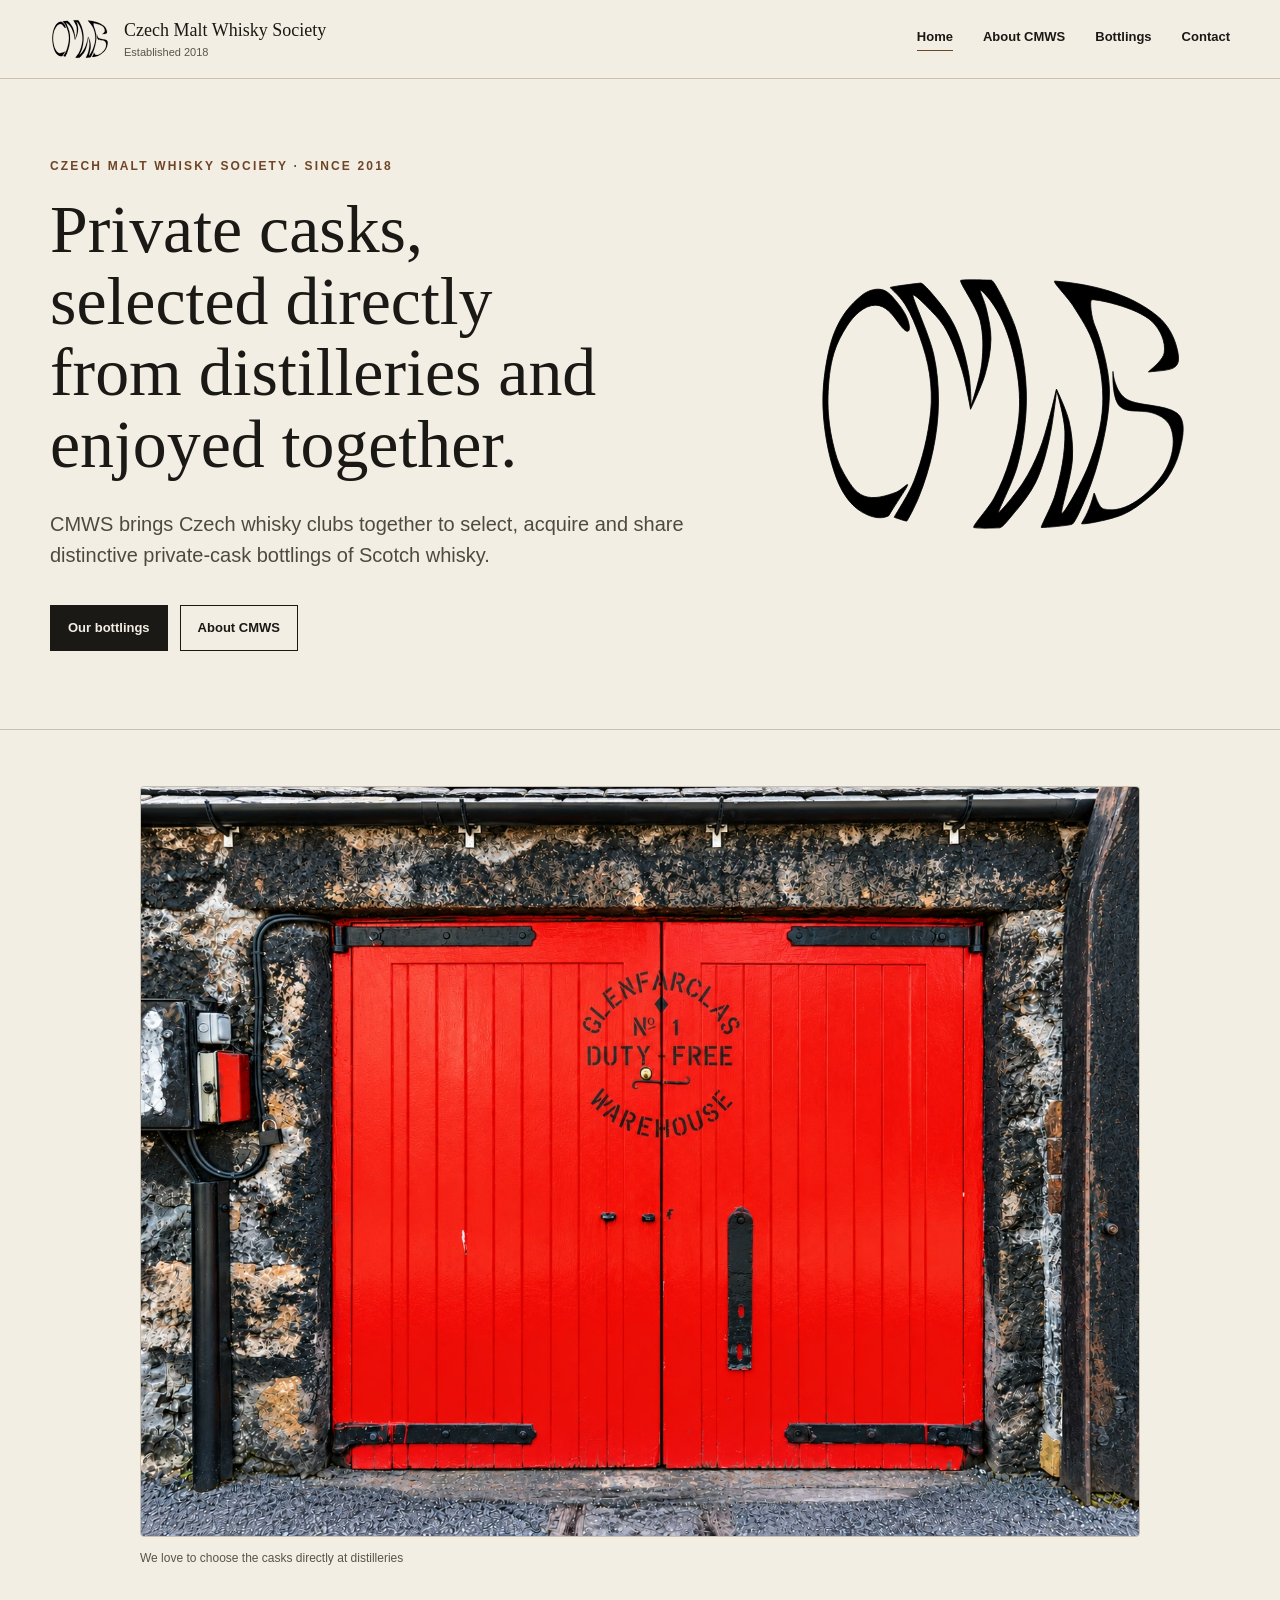
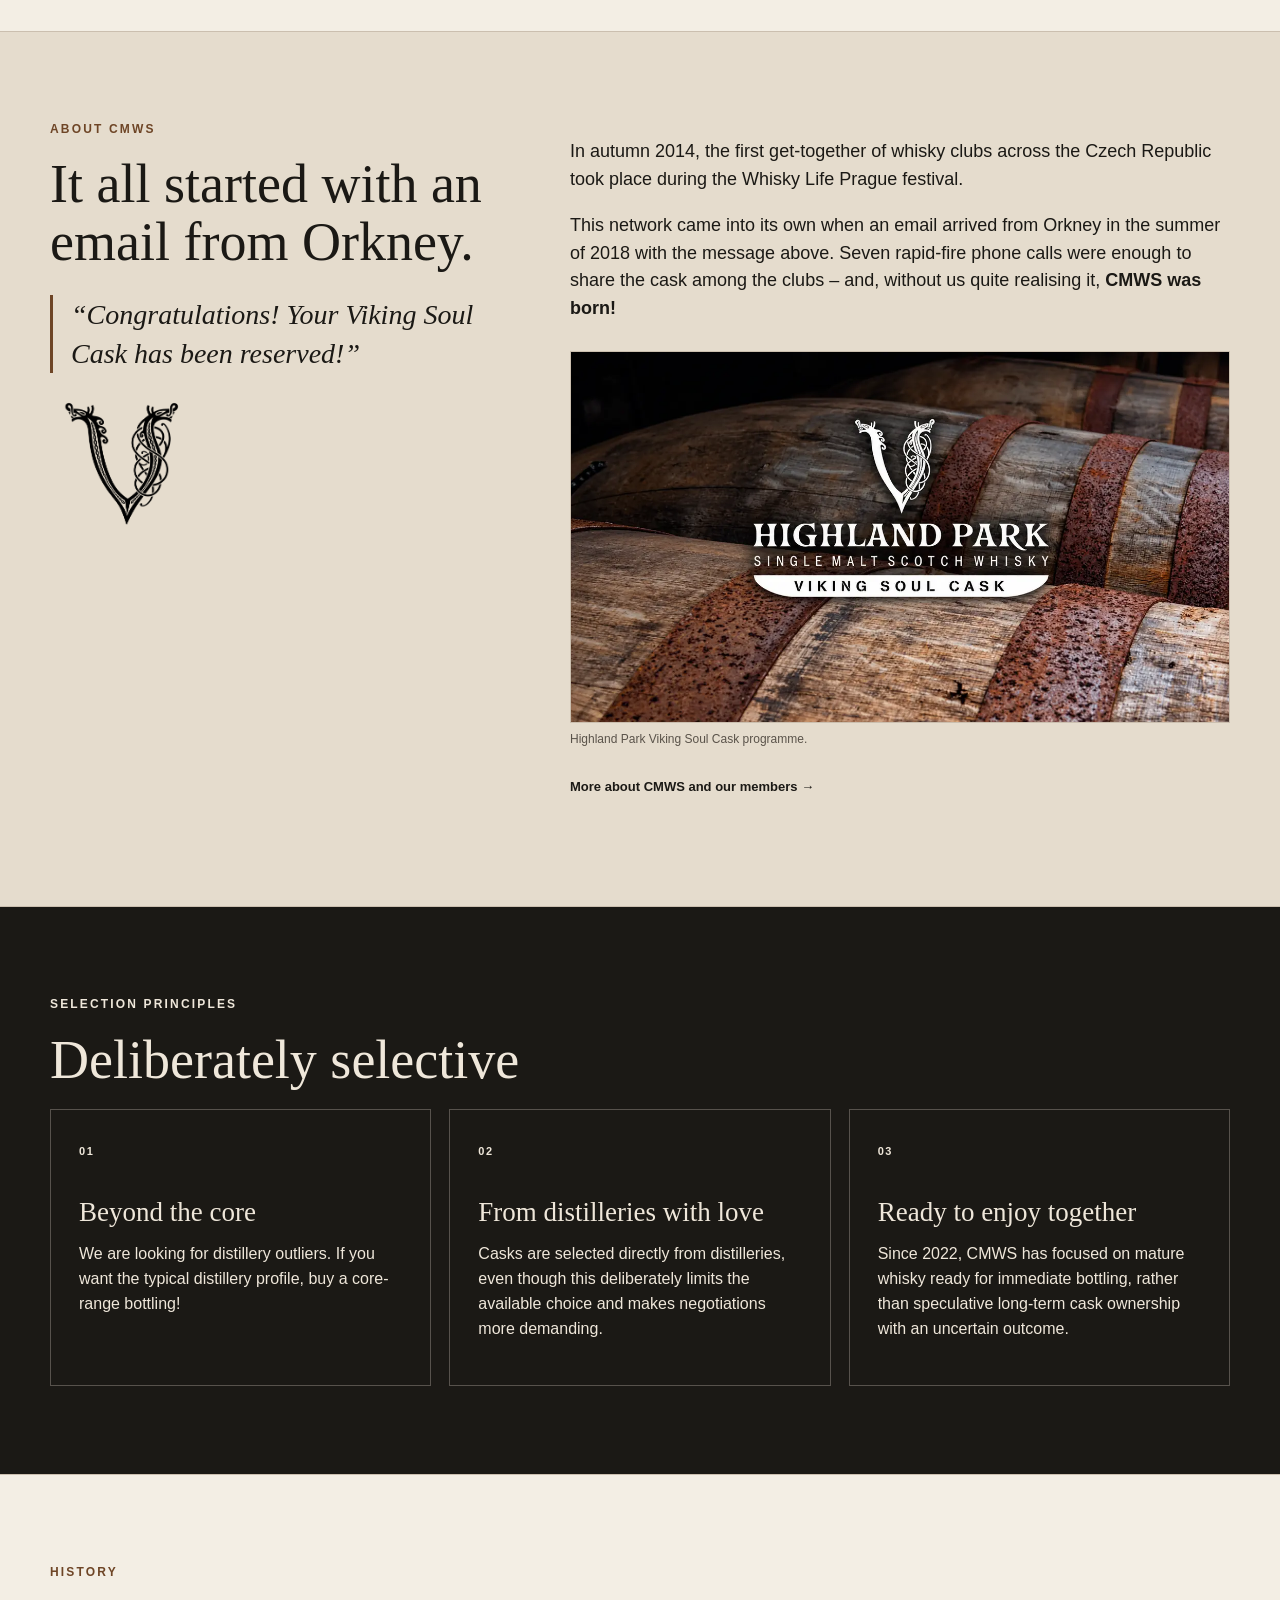
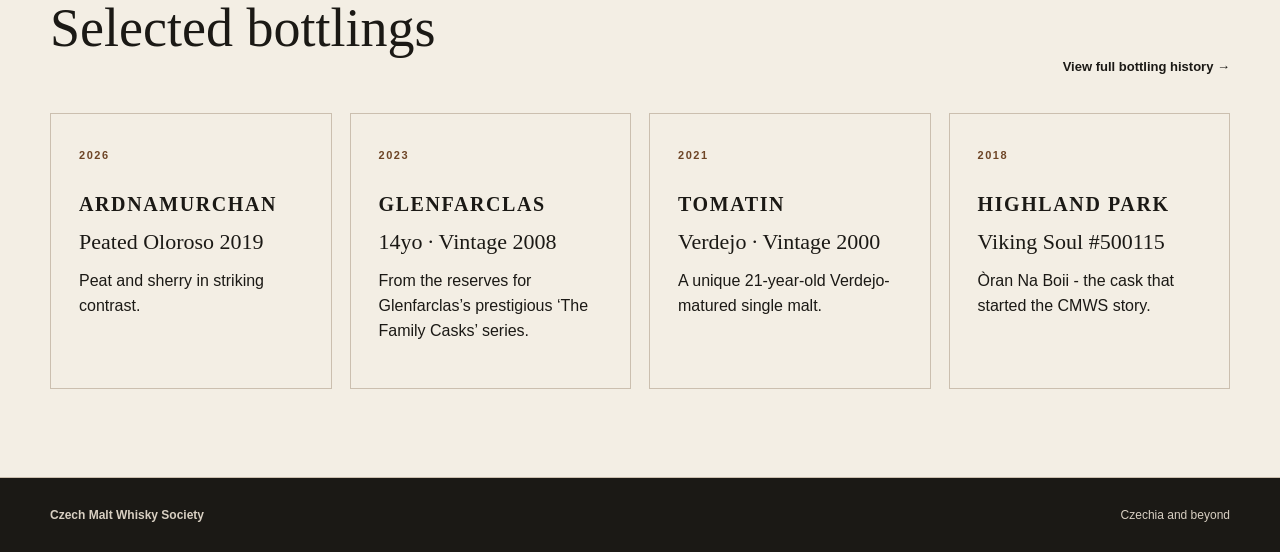
==== commit 42422d40: "Preview dark selection principles section on homepage" ====
--- a/index.html
+++ b/index.html
@@ -3,6 +3,6 @@
 <main><section class="home-hero"><div class="shell hero-grid"><div class="hero-copy"><p class="kicker">Czech Malt Whisky Society · Since 2018</p><h1>Private casks, selected directly from distilleries and enjoyed together.</h1><p class="hero-text">CMWS brings Czech whisky clubs together to select, acquire and share distinctive private-cask bottlings of Scotch whisky.</p><div class="button-row"><a class="button dark" href="bottlings.html">Our bottlings</a><a class="button" href="about.html">About CMWS</a></div></div><div class="hero-still"><img class="hero-logo" src="assets/cmws-logo.svg" alt="CMWS logo"></div></div></section>
 <section class="home-visit" aria-label="A CMWS distillery visit"><div class="shell"><figure class="home-visit-photo"><img src="assets/glenfarclas-2993-warehouse-v3.avif" alt="The red doors of Glenfarclas Warehouse No. 1, photographed during the CMWS cask-selection visit" width="1200" height="900" loading="lazy" decoding="async"><figcaption>We love to choose the casks directly at distilleries</figcaption></figure></div></section>
 <section class="section tinted"><div class="shell split"><div><p class="kicker">About CMWS</p><h2>It all started with an email from Orkney.</h2><blockquote class="origin-quote">“Congratulations! Your Viking Soul Cask has been reserved!”</blockquote><img src="assets/HP%20VSC%20-%20V%20black%20-%20details%20%7BChatGPT%20Image%20Sep%2025%2C%202026%2C%2007_36_49%20AM%7D.png" alt="Highland Park Viking Soul Cask V emblem" loading="lazy" style="display:block;width:140px;max-width:100%;height:auto;max-height:200px;object-fit:contain;object-position:left;margin-top:24px"></div><div class="large-copy"><p>In autumn 2014, the first get-together of whisky clubs across the Czech Republic took place during the Whisky Life Prague festival.</p><p>This network came into its own when an email arrived from Orkney in the summer of 2018 with the message above. Seven rapid-fire phone calls were enough to share the cask among the clubs – and, without us quite realising it, <strong>CMWS was born!</strong></p><figure class="timeline-photo natural origin-programme-photo" style="margin:28px 0 24px"><img src="assets/highland-park-viking-soul-cask.webp" alt="Highland Park Viking Soul Cask programme barrels and branding" loading="lazy" decoding="async"><figcaption>Highland Park Viking Soul Cask programme.</figcaption></figure><p><a class="text-link" href="about.html">More about CMWS and our members →</a></p></div></div></section>
-<section class="section"><div class="shell"><p class="kicker">Selection principles</p><h2>Deliberately selective</h2><div id="principle-grid" class="principle-grid"></div></div></section>
+<section id="selection-principles" class="section selection-principles"><div class="shell"><p class="kicker">Selection principles</p><h2>Deliberately selective</h2><div id="principle-grid" class="principle-grid"></div></div></section>
 <section class="section"><div class="shell"><div class="section-heading"><div><p class="kicker">History</p><h2>Selected bottlings</h2></div><a class="text-link" href="bottlings.html">View full bottling history →</a></div><div id="featured-casks" class="featured-casks"></div></div></section></main>
 <footer class="site-footer"><div class="shell footer-inner"><strong>Czech Malt Whisky Society</strong><span>Czechia and beyond</span></div></footer><script src="assets/site.js"></script><script src="assets/home.js"></script></body></html>
--- a/assets/site.css
+++ b/assets/site.css
@@ -17,3 +17,8 @@
 .home-visit-photo img{display:block;width:100%;height:auto;border:1px solid var(--line);border-radius:4px}
 .home-visit-photo figcaption{margin-top:12px;color:var(--muted);font-size:12px;line-height:1.5}
 @media(max-width:820px){.home-visit{padding:32px 0 40px}}
+
+/* Dark selection principles section: preview for review. */
+.selection-principles{background:var(--ink);color:#efe7da;scroll-margin-top:96px}
+.selection-principles .kicker,.selection-principles .number,.selection-principles .quiet{color:#efe7da}
+.selection-principles .principle{border-color:rgba(239,231,218,.28)}
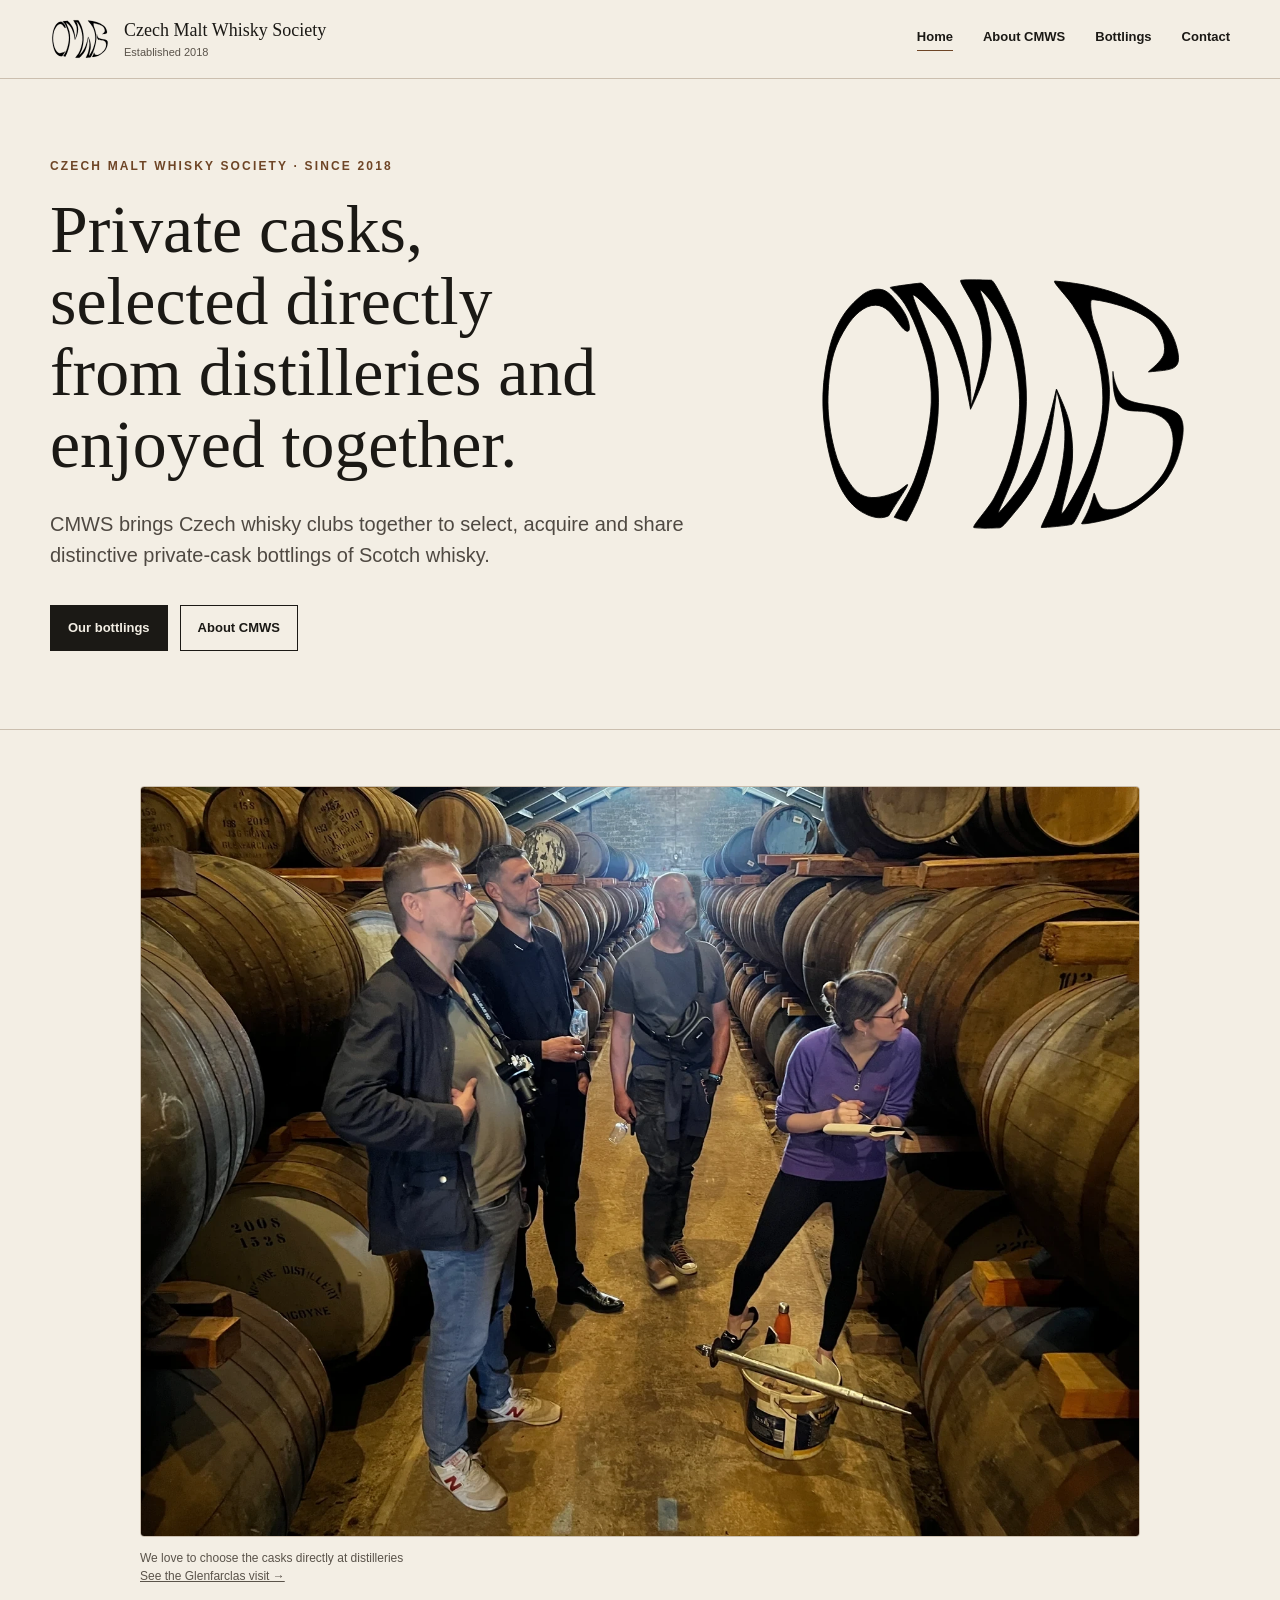
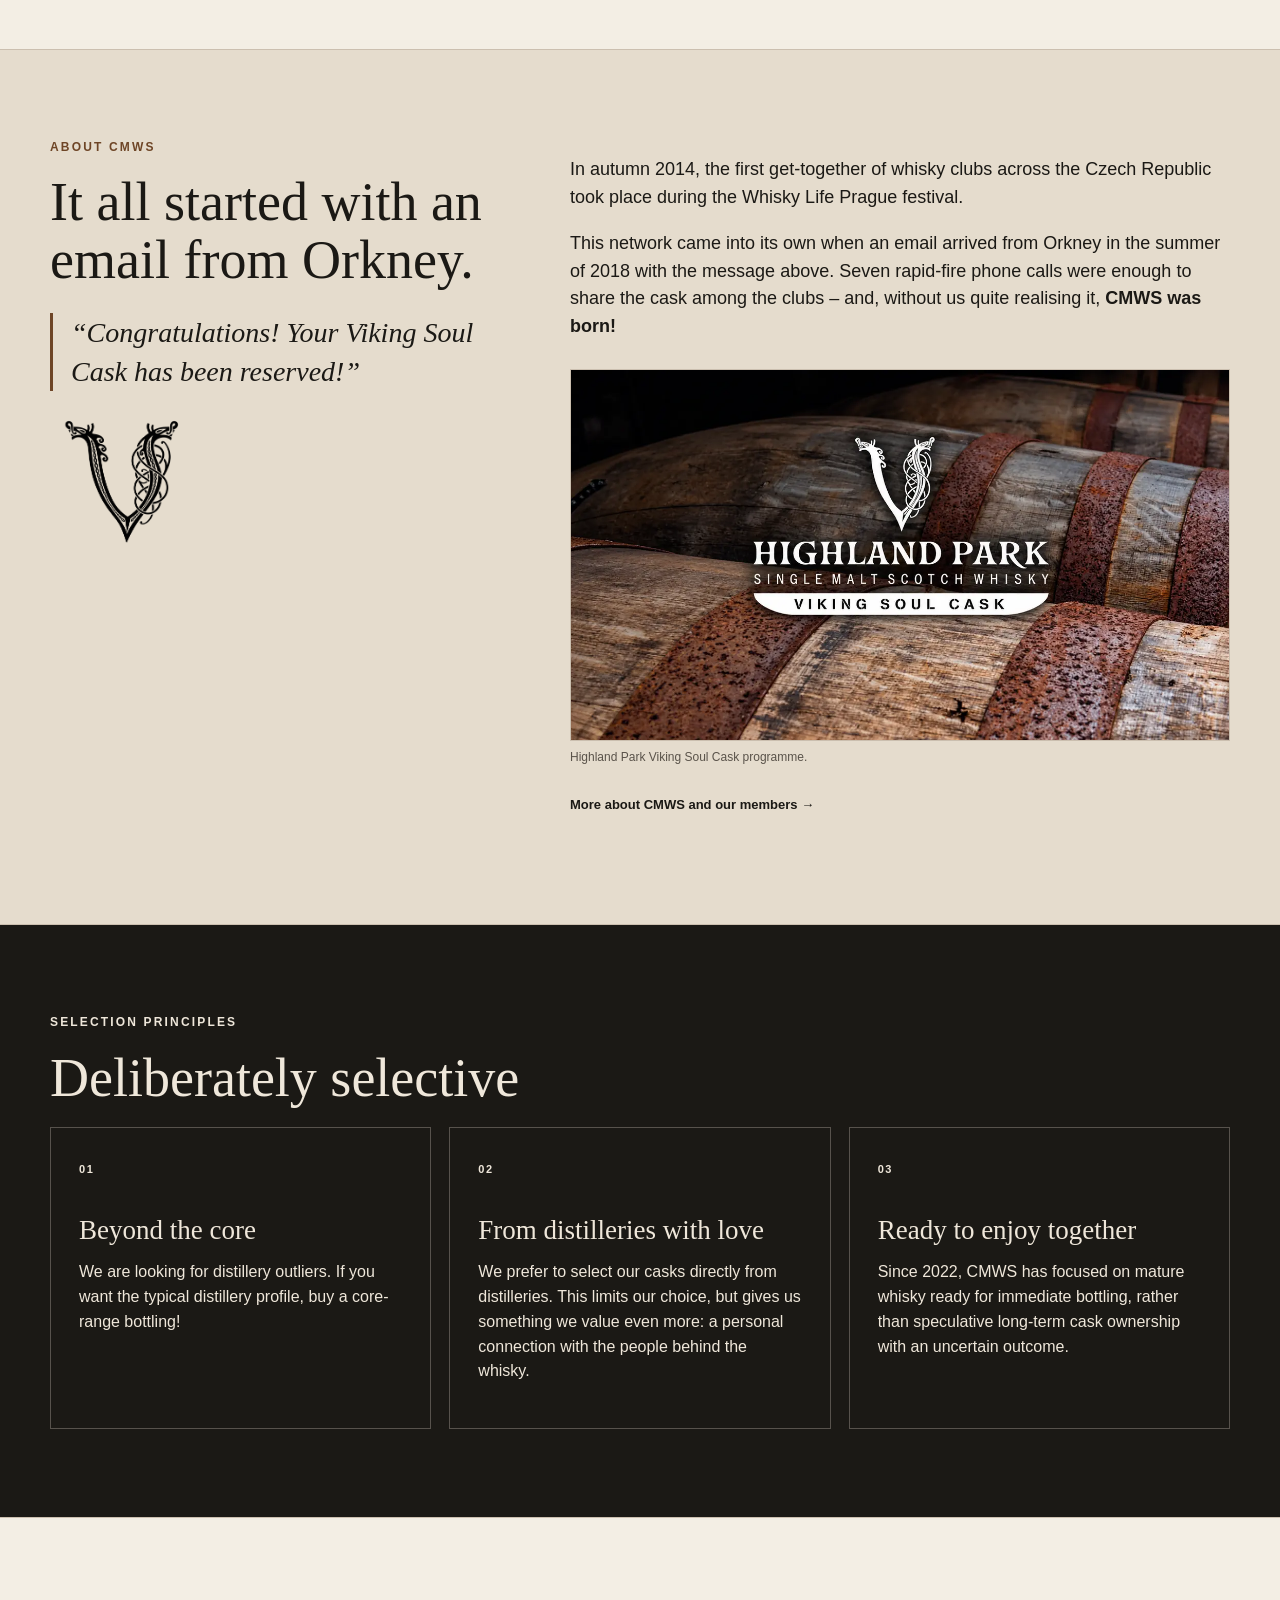
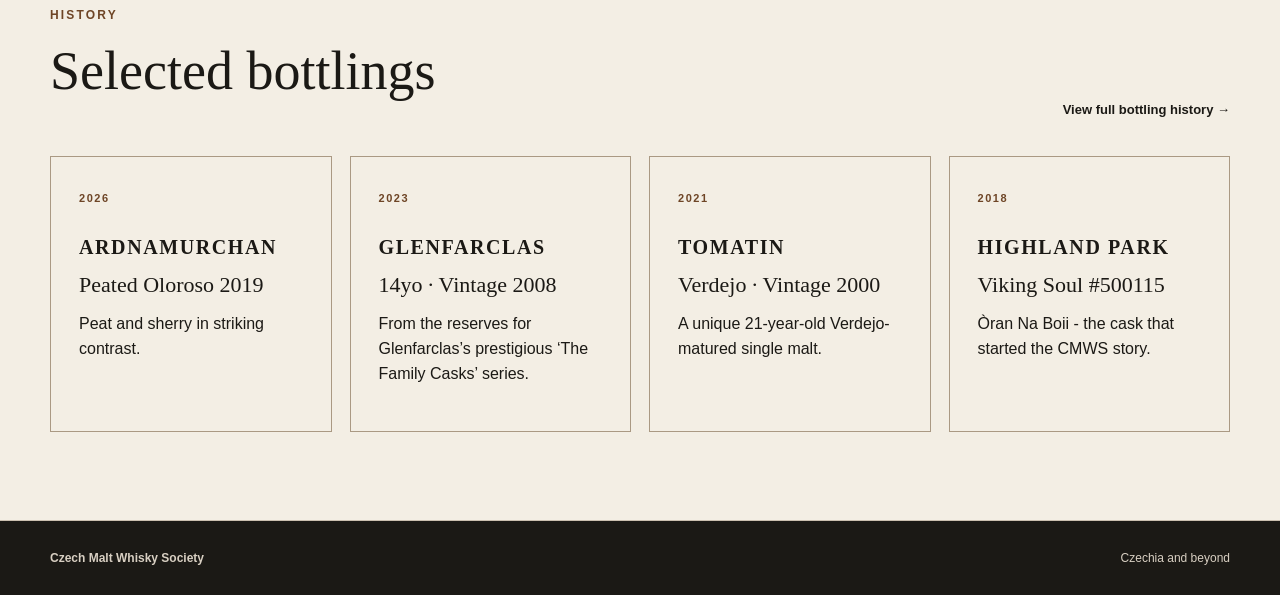
==== commit a23f0545: "Preview Glenfarclas warehouse group photo on Home" ====
--- a/index.html
+++ b/index.html
@@ -1,7 +1,16 @@
 <!doctype html><html lang="en"><head><meta charset="utf-8"><meta name="viewport" content="width=device-width,initial-scale=1"><meta name="description" content="Czech Malt Whisky Society brings Czech whisky clubs together to select, acquire and share distinctive private-cask bottlings of Scotch whisky."><meta property="og:title" content="CMWS · Czech Malt Whisky Society"><meta property="og:description" content="Czech Malt Whisky Society brings Czech whisky clubs together to select, acquire and share distinctive private-cask bottlings of Scotch whisky."><meta property="og:type" content="website"><meta property="og:url" content="https://cmws.cz/"><meta property="og:image" content="https://cmws.cz/assets/cmws-social-preview-1200x630.png"><meta property="og:image:width" content="1200"><meta property="og:image:height" content="630"><meta property="og:image:alt" content="CMWS logo"><script type="application/ld+json">{"@context":"https://schema.org","@type":"Organization","name":"Czech Malt Whisky Society","alternateName":"CMWS","url":"https://cmws.cz/","logo":"https://cmws.cz/assets/cmws-logo.svg"}</script><title>CMWS · Czech Malt Whisky Society</title><link rel="stylesheet" href="assets/site.css"><link rel="icon" href="/assets/favicon.svg" type="image/svg+xml"><link rel="apple-touch-icon" href="/assets/apple-touch-icon.png" sizes="180x180"></head><body>
 <header class="site-header"><div class="shell header-inner"><a class="identity" href="index.html"><img class="header-logo" src="assets/cmws-logo.svg" alt="CMWS logo"><span class="identity-copy"><strong>Czech Malt Whisky Society</strong><small>Established 2018</small></span></a><button class="menu-button" aria-label="Open menu" aria-expanded="false">Menu</button><nav class="main-nav" aria-label="Main navigation"><a class="active" href="index.html">Home</a><a href="about.html">About CMWS</a><a href="bottlings.html">Bottlings</a><a href="contact.html">Contact</a></nav></div></header>
 <main><section class="home-hero"><div class="shell hero-grid"><div class="hero-copy"><p class="kicker">Czech Malt Whisky Society · Since 2018</p><h1>Private casks, selected directly from distilleries and enjoyed together.</h1><p class="hero-text">CMWS brings Czech whisky clubs together to select, acquire and share distinctive private-cask bottlings of Scotch whisky.</p><div class="button-row"><a class="button dark" href="bottlings.html">Our bottlings</a><a class="button" href="about.html">About CMWS</a></div></div><div class="hero-still"><img class="hero-logo" src="assets/cmws-logo.svg" alt="CMWS logo"></div></div></section>
-<section class="home-visit" aria-label="A CMWS distillery visit"><div class="shell"><figure class="home-visit-photo"><img src="assets/glenfarclas-2993-warehouse-v3.avif" alt="The red doors of Glenfarclas Warehouse No. 1, photographed during the CMWS cask-selection visit" width="1200" height="900" loading="lazy" decoding="async"><figcaption>We love to choose the casks directly at distilleries</figcaption></figure></div></section>
+<section class="home-visit" aria-label="A CMWS distillery visit">
+  <div class="shell">
+    <figure class="home-visit-photo">
+      <img src="assets/glenfarclas-home-warehouse-group.webp" alt="The CMWS group among rows of casks inside the Glenfarclas warehouse" width="1600" height="1200" loading="lazy" decoding="async">
+      <figcaption>We love to choose the casks directly at distilleries<br>
+        <a href="about.html#glenfarclas-visit">See the Glenfarclas visit →</a>
+      </figcaption>
+    </figure>
+  </div>
+</section>
 <section class="section tinted"><div class="shell split"><div><p class="kicker">About CMWS</p><h2>It all started with an email from Orkney.</h2><blockquote class="origin-quote">“Congratulations! Your Viking Soul Cask has been reserved!”</blockquote><img src="assets/HP%20VSC%20-%20V%20black%20-%20details%20%7BChatGPT%20Image%20Sep%2025%2C%202026%2C%2007_36_49%20AM%7D.png" alt="Highland Park Viking Soul Cask V emblem" loading="lazy" style="display:block;width:140px;max-width:100%;height:auto;max-height:200px;object-fit:contain;object-position:left;margin-top:24px"></div><div class="large-copy"><p>In autumn 2014, the first get-together of whisky clubs across the Czech Republic took place during the Whisky Life Prague festival.</p><p>This network came into its own when an email arrived from Orkney in the summer of 2018 with the message above. Seven rapid-fire phone calls were enough to share the cask among the clubs – and, without us quite realising it, <strong>CMWS was born!</strong></p><figure class="timeline-photo natural origin-programme-photo" style="margin:28px 0 24px"><img src="assets/highland-park-viking-soul-cask.webp" alt="Highland Park Viking Soul Cask programme barrels and branding" loading="lazy" decoding="async"><figcaption>Highland Park Viking Soul Cask programme.</figcaption></figure><p><a class="text-link" href="about.html">More about CMWS and our members →</a></p></div></div></section>
 <section id="selection-principles" class="section selection-principles"><div class="shell"><p class="kicker">Selection principles</p><h2>Deliberately selective</h2><div id="principle-grid" class="principle-grid"></div></div></section>
 <section class="section"><div class="shell"><div class="section-heading"><div><p class="kicker">History</p><h2>Selected bottlings</h2></div><a class="text-link" href="bottlings.html">View full bottling history →</a></div><div id="featured-casks" class="featured-casks"></div></div></section></main>
--- a/assets/site.css
+++ b/assets/site.css
@@ -1,4 +1,4 @@
-:root{--paper:#f3eee4;--deep:#e5dccd;--ink:#1b1915;--muted:#5a534a;--line:#cbbfaf;--accent:#6e4526}*{box-sizing:border-box}html{scroll-behavior:smooth}body{margin:0;background:var(--paper);color:var(--ink);font-family:Arial,Helvetica,sans-serif;line-height:1.55}.shell{width:min(1180px,calc(100% - 40px));margin:auto}.narrow{width:min(900px,calc(100% - 40px))}a{color:inherit}a:focus-visible,button:focus-visible{outline:3px solid var(--accent);outline-offset:4px}.site-header{position:sticky;top:0;z-index:20;background:rgba(243,238,228,.96);backdrop-filter:blur(12px);border-bottom:1px solid var(--line)}.header-inner{min-height:78px;display:flex;align-items:center;justify-content:space-between;gap:28px}.identity{display:flex;align-items:center;gap:14px;text-decoration:none}.header-logo{display:block;width:60px;height:auto}.identity-copy{display:flex;flex-direction:column}.identity-copy strong{font-family:Georgia,serif;font-size:18px;font-weight:500}.identity-copy small{font-size:11px;color:var(--muted)}.main-nav{display:flex;gap:30px}.main-nav a{text-decoration:none;font-size:13px;font-weight:700;border-bottom:1px solid transparent;padding-bottom:3px}.main-nav a:hover{color:var(--accent);border-bottom-color:var(--accent)}.main-nav a.active{border-bottom-color:var(--accent)}.menu-button{display:none}.home-hero,.page-hero{padding:78px 0;border-bottom:1px solid var(--line)}.hero-grid{display:grid;grid-template-columns:1.18fr .82fr;gap:72px;align-items:center}.hero-copy{max-width:760px}.home-hero h1{font-size:clamp(44px,5.3vw,68px);max-width:760px;text-wrap:balance}.kicker{font-size:12px;text-transform:uppercase;letter-spacing:.18em;color:var(--accent);font-weight:800;margin:0 0 18px}h1,h2,h3{font-family:Georgia,"Times New Roman",serif;font-weight:400;line-height:1.06}h1{font-size:clamp(48px,6.8vw,82px);margin:0 0 28px}h2{font-size:clamp(34px,4.4vw,54px);margin:0 0 20px}h3{font-size:27px;margin:0 0 9px}.hero-text,.intro{font-size:20px;color:#4f4942;max-width:760px}.button-row{display:flex;gap:12px;margin-top:34px;flex-wrap:wrap}.button{border:1px solid var(--ink);padding:12px 17px;text-decoration:none;font-size:13px;font-weight:800;transition:background .15s ease,color .15s ease}.button:hover{background:var(--ink);color:var(--paper)}.button.dark{background:var(--ink);color:var(--paper)}.button.dark:hover{background:transparent;color:var(--ink)}.hero-still{min-height:390px;position:relative;display:grid;place-items:center}.hero-logo{display:block;width:min(86%,430px);height:auto;max-height:330px;position:relative;z-index:2}.section{padding:88px 0;border-bottom:1px solid var(--line)}.tinted{background:var(--deep)}.split{display:grid;grid-template-columns:.8fr 1.2fr;gap:80px}.large-copy{font-size:18px}.section-heading{display:flex;justify-content:space-between;align-items:end;gap:40px;margin-bottom:36px}.section-note{max-width:540px;color:var(--muted)}.text-link{text-decoration:none;font-weight:700;font-size:13px;white-space:nowrap}.text-link:hover{color:var(--accent)}.principle-grid{display:grid;grid-template-columns:repeat(3,1fr);gap:18px}.featured-casks{display:grid;grid-template-columns:repeat(4,minmax(0,1fr));gap:18px}.principle,.cask-card{border:1px solid var(--line);padding:28px}.cask-card h3{font-size:22px;white-space:normal;overflow-wrap:anywhere}.number,.year{font-size:11px;color:var(--accent);font-weight:800;letter-spacing:.14em}.principle h3{margin-top:35px}.distillery{font-family:Georgia,"Times New Roman",serif;font-size:20px;font-weight:600;text-transform:uppercase;letter-spacing:.08em;color:var(--ink);margin:22px 0 10px}.club-list,.timeline{border-top:1px solid var(--line)}.club{display:grid;grid-template-columns:1fr 1.3fr;gap:50px;padding:28px 0;border-bottom:1px solid var(--line)}.club-meta,.subtitle,.quiet{color:var(--muted);font-size:13px}.filters{display:flex;gap:8px;margin-bottom:26px}.filter{border:1px solid var(--line);background:transparent;padding:9px 13px;font-weight:700}.filter.active{background:var(--ink);color:var(--paper)}.timeline-item{display:grid;grid-template-columns:100px 1fr;gap:30px;padding:34px 0;border-bottom:1px solid var(--line)}.timeline-year{font-family:Georgia,serif;font-size:34px;color:var(--accent)}.timeline-main{display:grid;grid-template-columns:1.2fr .8fr;gap:50px}.timeline-main .kicker{font-size:18px;font-weight:900;letter-spacing:.08em;margin-bottom:18px}.timeline-details{padding:0;list-style:none}.timeline-details li{padding:4px 0;border-bottom:1px dotted rgba(0,0,0,.16);font-size:14px}.timeline-side{min-width:0}.timeline-photo{margin:0 0 18px}.timeline-photo img{display:block;width:100%;height:auto;aspect-ratio:16/9;object-fit:cover;border:1px solid var(--line)}.timeline-photo figcaption{margin-top:8px;color:var(--muted);font-size:12px;line-height:1.4}.timeline-photo.product img{width:100%;max-width:100%;height:auto;max-height:none;margin:0 auto;aspect-ratio:auto;object-fit:contain;border:0}.timeline-photo.product figcaption{text-align:center}.status{display:inline-block;font-size:10px;text-transform:uppercase;letter-spacing:.13em;font-weight:800;border:1px solid var(--line);padding:5px 8px;margin-bottom:14px}.club-bottlings-intro{margin-bottom:34px}.club-bottlings-wrap{border-top:1px solid var(--line)}.club-bottlings-table{width:100%;border-collapse:collapse;font-size:13px}.club-bottlings-table th,.club-bottlings-table td{text-align:left;vertical-align:top;padding:12px 10px;border-bottom:1px solid rgba(107,98,88,.22)}.club-bottlings-table th{padding-top:10px;padding-bottom:9px;color:var(--muted);font-size:11px;text-transform:uppercase;letter-spacing:.12em;font-weight:800}.club-bottlings-table th:first-child,.club-bottlings-table td:first-child{padding-left:0;width:70px}.club-bottlings-table th:last-child,.club-bottlings-table td:last-child{padding-right:0}.club-bottlings-table td:first-child{color:var(--accent);font-weight:800}.club-bottlings-table td:nth-child(2){font-weight:700}.contact-grid{display:grid;grid-template-columns:1fr 1fr;gap:80px}.logo-origin{margin:42px 0 0;padding-top:30px;border-top:1px solid rgba(107,98,88,.28)}.logo-origin img{display:block;width:min(100%,560px);height:auto;margin:0 0 24px}.logo-origin figcaption{max-width:650px}.logo-origin .kicker{margin-bottom:12px}.logo-origin .quiet{margin-bottom:0}.site-footer{background:var(--ink);color:#d8cfc2;padding:28px 0}.footer-inner{display:flex;justify-content:space-between;gap:30px;font-size:12px}@media(prefers-reduced-motion:reduce){html{scroll-behavior:auto}}@media(max-width:820px){.header-inner{min-height:72px}.identity-copy strong{font-size:15px}.identity-copy small{font-size:10px}.main-nav{display:none;position:absolute;left:0;right:0;top:72px;background:var(--paper);padding:20px;flex-direction:column;border-bottom:1px solid var(--line)}.main-nav.open{display:flex}.menu-button{display:block;border:1px solid var(--line);background:transparent;padding:9px 12px;font-weight:700}.home-hero,.page-hero{padding:54px 0}.hero-grid,.split,.club,.timeline-main,.contact-grid{grid-template-columns:1fr}.hero-grid{gap:26px}.home-hero h1{font-size:clamp(40px,11vw,58px)}.hero-still{min-height:250px}.hero-logo{width:min(76%,320px);max-height:240px}.principle-grid,.featured-casks{grid-template-columns:1fr}.cask-card h3{font-size:27px;white-space:normal}.timeline-item{grid-template-columns:1fr}.section{padding:66px 0}.section-heading{display:block}.section-heading .text-link{display:inline-block;margin-top:12px}.club-bottlings-table,.club-bottlings-table tbody,.club-bottlings-table tr,.club-bottlings-table td{display:block;width:100%}.club-bottlings-table thead{display:none}.club-bottlings-table tr{padding:12px 0;border-bottom:1px solid var(--line)}.club-bottlings-table td{display:grid;grid-template-columns:105px 1fr;gap:14px;padding:3px 0;border:0}.club-bottlings-table td::before{content:attr(data-label);font-size:10px;text-transform:uppercase;letter-spacing:.1em;color:var(--muted);font-weight:800}.club-bottlings-table td:first-child{width:100%}.footer-inner{flex-direction:column;align-items:flex-start}.header-logo{width:52px}}
+:root{--paper:#f3eee4;--deep:#e5dccd;--ink:#1b1915;--muted:#5a534a;--line:#cbbfaf;--accent:#6e4526}*{box-sizing:border-box}html{scroll-behavior:smooth}body{margin:0;background:var(--paper);color:var(--ink);font-family:Arial,Helvetica,sans-serif;line-height:1.55}.shell{width:min(1180px,calc(100% - 40px));margin:auto}.narrow{width:min(900px,calc(100% - 40px))}a{color:inherit}a:focus-visible,button:focus-visible{outline:3px solid var(--accent);outline-offset:4px}.site-header{position:sticky;top:0;z-index:20;background:rgba(243,238,228,.96);backdrop-filter:blur(12px);border-bottom:1px solid var(--line)}.header-inner{min-height:78px;display:flex;align-items:center;justify-content:space-between;gap:28px}.identity{display:flex;align-items:center;gap:14px;text-decoration:none}.header-logo{display:block;width:60px;height:auto}.identity-copy{display:flex;flex-direction:column}.identity-copy strong{font-family:Georgia,serif;font-size:18px;font-weight:500}.identity-copy small{font-size:11px;color:var(--muted)}.main-nav{display:flex;gap:30px}.main-nav a{text-decoration:none;font-size:13px;font-weight:700;border-bottom:1px solid transparent;padding-bottom:3px}.main-nav a:hover{color:#8b540d;border-bottom-color:#8b540d}.main-nav a.active{border-bottom-color:var(--accent)}.menu-button{display:none}.home-hero,.page-hero{padding:78px 0;border-bottom:1px solid var(--line)}.hero-grid{display:grid;grid-template-columns:1.18fr .82fr;gap:72px;align-items:center}.hero-copy{max-width:760px}.home-hero h1{font-size:clamp(44px,5.3vw,68px);max-width:760px;text-wrap:balance}.kicker{font-size:12px;text-transform:uppercase;letter-spacing:.18em;color:var(--accent);font-weight:800;margin:0 0 18px}h1,h2,h3{font-family:Georgia,"Times New Roman",serif;font-weight:400;line-height:1.06}h1{font-size:clamp(48px,6.8vw,82px);margin:0 0 28px}h2{font-size:clamp(34px,4.4vw,54px);margin:0 0 20px}h3{font-size:27px;margin:0 0 9px}.hero-text,.intro{font-size:20px;color:#4f4942;max-width:760px}.button-row{display:flex;gap:12px;margin-top:34px;flex-wrap:wrap}.button{border:1px solid var(--ink);padding:12px 17px;text-decoration:none;font-size:13px;font-weight:800;transition:background .15s ease,color .15s ease}.button:hover{background:#8b540d;border-color:#8b540d;color:var(--paper)}.button.dark{background:var(--ink);color:var(--paper)}.button.dark:hover{background:#8b540d;border-color:#8b540d;color:var(--paper)}.hero-still{min-height:390px;position:relative;display:grid;place-items:center}.hero-logo{display:block;width:min(86%,430px);height:auto;max-height:330px;position:relative;z-index:2}.section{padding:88px 0;border-bottom:1px solid var(--line)}.tinted{background:var(--deep)}.split{display:grid;grid-template-columns:.8fr 1.2fr;gap:80px}.large-copy{font-size:18px}.section-heading{display:flex;justify-content:space-between;align-items:end;gap:40px;margin-bottom:36px}.section-note{max-width:540px;color:var(--muted)}.text-link{text-decoration:none;font-weight:700;font-size:13px;white-space:nowrap}.text-link:hover{color:#8b540d}.principle-grid{display:grid;grid-template-columns:repeat(3,1fr);gap:18px}.featured-casks{display:grid;grid-template-columns:repeat(4,minmax(0,1fr));gap:18px}.principle,.cask-card{border:1px solid var(--line);padding:28px}.cask-card h3{font-size:22px;white-space:normal;overflow-wrap:anywhere}.number,.year{font-size:11px;color:var(--accent);font-weight:800;letter-spacing:.14em}.principle h3{margin-top:35px}.distillery{font-family:Georgia,"Times New Roman",serif;font-size:20px;font-weight:600;text-transform:uppercase;letter-spacing:.08em;color:var(--ink);margin:22px 0 10px}.club-list,.timeline{border-top:1px solid var(--line)}.club{display:grid;grid-template-columns:1fr 1.3fr;gap:50px;padding:28px 0;border-bottom:1px solid var(--line)}.club-meta,.subtitle,.quiet{color:var(--muted);font-size:13px}.filters{display:flex;gap:8px;margin-bottom:26px}.filter{border:1px solid var(--line);background:transparent;padding:9px 13px;font-weight:700}.filter.active{background:var(--ink);color:var(--paper)}.timeline-item{display:grid;grid-template-columns:100px 1fr;gap:30px;padding:34px 0;border-bottom:1px solid var(--line)}.timeline-year{font-family:Georgia,serif;font-size:34px;color:var(--accent)}.timeline-main{display:grid;grid-template-columns:1.2fr .8fr;gap:50px}.timeline-main .kicker{font-size:18px;font-weight:900;letter-spacing:.08em;margin-bottom:18px}.timeline-details{padding:0;list-style:none}.timeline-details li{padding:4px 0;border-bottom:1px dotted rgba(0,0,0,.16);font-size:14px}.timeline-side{min-width:0}.timeline-photo{margin:0 0 18px}.timeline-photo img{display:block;width:100%;height:auto;aspect-ratio:16/9;object-fit:cover;border:1px solid var(--line)}.timeline-photo figcaption{margin-top:8px;color:var(--muted);font-size:12px;line-height:1.4}.timeline-photo.product img{width:100%;max-width:100%;height:auto;max-height:none;margin:0 auto;aspect-ratio:auto;object-fit:contain;border:0}.timeline-photo.product figcaption{text-align:center}.status{display:inline-block;font-size:10px;text-transform:uppercase;letter-spacing:.13em;font-weight:800;border:1px solid var(--line);padding:5px 8px;margin-bottom:14px}.club-bottlings-intro{margin-bottom:34px}.club-bottlings-wrap{border-top:1px solid var(--line)}.club-bottlings-table{width:100%;border-collapse:collapse;font-size:13px}.club-bottlings-table th,.club-bottlings-table td{text-align:left;vertical-align:top;padding:12px 10px;border-bottom:1px solid rgba(107,98,88,.22)}.club-bottlings-table th{padding-top:10px;padding-bottom:9px;color:var(--muted);font-size:11px;text-transform:uppercase;letter-spacing:.12em;font-weight:800}.club-bottlings-table th:first-child,.club-bottlings-table td:first-child{padding-left:0;width:70px}.club-bottlings-table th:last-child,.club-bottlings-table td:last-child{padding-right:0}.club-bottlings-table td:first-child{color:var(--accent);font-weight:800}.club-bottlings-table td:nth-child(2){font-weight:700}.contact-grid{display:grid;grid-template-columns:1fr 1fr;gap:80px}.logo-origin{margin:42px 0 0;padding-top:30px;border-top:1px solid rgba(107,98,88,.28)}.logo-origin img{display:block;width:min(100%,560px);height:auto;margin:0 0 24px}.logo-origin figcaption{max-width:650px}.logo-origin .kicker{margin-bottom:12px}.logo-origin .quiet{margin-bottom:0}.site-footer{background:var(--ink);color:#d8cfc2;padding:28px 0}.footer-inner{display:flex;justify-content:space-between;gap:30px;font-size:12px}@media(prefers-reduced-motion:reduce){html{scroll-behavior:auto}}@media(max-width:820px){.header-inner{min-height:72px}.identity-copy strong{font-size:15px}.identity-copy small{font-size:10px}.main-nav{display:none;position:absolute;left:0;right:0;top:72px;background:var(--paper);padding:20px;flex-direction:column;border-bottom:1px solid var(--line)}.main-nav.open{display:flex}.menu-button{display:block;border:1px solid var(--line);background:transparent;padding:9px 12px;font-weight:700}.home-hero,.page-hero{padding:54px 0}.hero-grid,.split,.club,.timeline-main,.contact-grid{grid-template-columns:1fr}.hero-grid{gap:26px}.home-hero h1{font-size:clamp(40px,11vw,58px)}.hero-still{min-height:250px}.hero-logo{width:min(76%,320px);max-height:240px}.principle-grid,.featured-casks{grid-template-columns:1fr}.cask-card h3{font-size:27px;white-space:normal}.timeline-item{grid-template-columns:1fr}.section{padding:66px 0}.section-heading{display:block}.section-heading .text-link{display:inline-block;margin-top:12px}.club-bottlings-table,.club-bottlings-table tbody,.club-bottlings-table tr,.club-bottlings-table td{display:block;width:100%}.club-bottlings-table thead{display:none}.club-bottlings-table tr{padding:12px 0;border-bottom:1px solid var(--line)}.club-bottlings-table td{display:grid;grid-template-columns:105px 1fr;gap:14px;padding:3px 0;border:0}.club-bottlings-table td::before{content:attr(data-label);font-size:10px;text-transform:uppercase;letter-spacing:.1em;color:var(--muted);font-weight:800}.club-bottlings-table td:first-child{width:100%}.footer-inner{flex-direction:column;align-items:flex-start}.header-logo{width:52px}}
 .zoomable-image{cursor:zoom-in}.zoomable-image:focus-visible{outline:3px solid var(--accent);outline-offset:4px}.image-lightbox{position:fixed;inset:0;z-index:1000;display:none;align-items:center;justify-content:center;padding:32px;background:rgba(0,0,0,.88)}.image-lightbox.open{display:flex}.image-lightbox-img{display:block;width:min(94vw,1500px);height:90vh;object-fit:contain;box-shadow:0 8px 40px rgba(0,0,0,.45)}.image-lightbox-close{position:fixed;top:18px;right:24px;border:0;background:transparent;color:#fff;font-size:44px;line-height:1;cursor:pointer;padding:6px 10px}.image-lightbox-close:hover{opacity:.75}.lightbox-open{overflow:hidden}@media(max-width:820px){.image-lightbox{padding:18px}.image-lightbox-img{width:96vw;height:86vh}.image-lightbox-close{top:8px;right:10px;font-size:40px}}.timeline-note-title{margin:20px 0 8px;font-family:var(--sans);font-size:13px;line-height:1.3;letter-spacing:.09em;text-transform:uppercase;color:var(--accent)}.timeline-story-block{margin:0 0 34px}.timeline-story-block:last-child{margin-bottom:0}.timeline-story-block .timeline-note-title{margin:0 0 8px}.timeline-story-block p{margin:0 0 14px}.timeline-story-block .timeline-photo{margin:0}.timeline-photo.natural img{width:100%;height:auto;aspect-ratio:auto;object-fit:contain}
 .timeline-photo.certificate{width:min(100%,240px);margin:24px 0 0}.timeline-photo.certificate img{width:100%;height:auto;aspect-ratio:auto;object-fit:contain}.timeline-photo.certificate figcaption{font-size:11px}
 
@@ -18,7 +18,105 @@
 .home-visit-photo figcaption{margin-top:12px;color:var(--muted);font-size:12px;line-height:1.5}
 @media(max-width:820px){.home-visit{padding:32px 0 40px}}
 
-/* Dark selection principles section: preview for review. */
+/* Approved brightness adjustment for the Ardnamurchan selection group photo. */
+#ardnamurchan-2110 img[src*="IMG_6634"],.image-lightbox-img[src*="IMG_6634"]{filter:brightness(1.08)}
+
+/* Approved dark selection principles section. */
 .selection-principles{background:var(--ink);color:#efe7da;scroll-margin-top:96px}
 .selection-principles .kicker,.selection-principles .number,.selection-principles .quiet{color:#efe7da}
 .selection-principles .principle{border-color:rgba(239,231,218,.28)}
+
+/* Approved darker homepage cards, with whole-card links to bottling details. */
+#featured-casks .cask-card{display:block;border-color:#aa9983;text-decoration:none}
+#featured-casks a.cask-card:hover{border-color:#8b540d}
+
+.visit-carousel {
+  margin: 28px 0;
+  min-width: 0;
+  scroll-margin-top: 100px;
+}
+
+.visit-carousel h3 {
+  margin: 0 0 12px;
+  font-size: 24px;
+}
+
+.visit-carousel-track {
+  display: grid;
+  grid-auto-flow: column;
+  grid-auto-columns: 100%;
+  overflow-x: auto;
+  overscroll-behavior-x: contain;
+  scroll-snap-type: x mandatory;
+  outline-offset: 4px;
+}
+
+.visit-carousel-track:focus-visible {
+  outline: 3px solid var(--accent);
+}
+
+.visit-carousel-track.is-interactive {
+  scrollbar-width: none;
+}
+
+@media (prefers-reduced-motion: no-preference) {
+  .visit-carousel-track.is-interactive {
+    scroll-behavior: smooth;
+  }
+}
+
+.visit-carousel-track figure {
+  margin: 0;
+  scroll-snap-align: start;
+  scroll-snap-stop: always;
+}
+
+.visit-carousel-track img {
+  display: block;
+  width: 100%;
+  height: auto;
+  aspect-ratio: 4 / 3;
+  background: var(--deep);
+}
+
+.visit-carousel-track figcaption {
+  padding-top: 8px;
+  color: var(--muted);
+  font-size: 14px;
+  line-height: 1.4;
+}
+
+.visit-carousel-controls:not([hidden]) {
+  display: flex;
+  align-items: center;
+  gap: 12px;
+  margin-top: 10px;
+}
+
+.visit-carousel-controls button {
+  width: 44px;
+  height: 44px;
+  border: 1px solid var(--accent);
+  background: transparent;
+  color: var(--ink);
+  font: 20px/1 Arial, sans-serif;
+  cursor: pointer;
+}
+
+.visit-carousel-controls button[aria-disabled="true"] {
+  border-color: var(--line);
+  color: var(--muted);
+  cursor: default;
+}
+
+.visit-carousel-controls button[aria-disabled="false"]:hover {
+  background: var(--accent);
+  color: var(--paper);
+}
+
+.visit-carousel-position {
+  min-width: 44px;
+  color: var(--muted);
+  text-align: center;
+  font-size: 13px;
+}
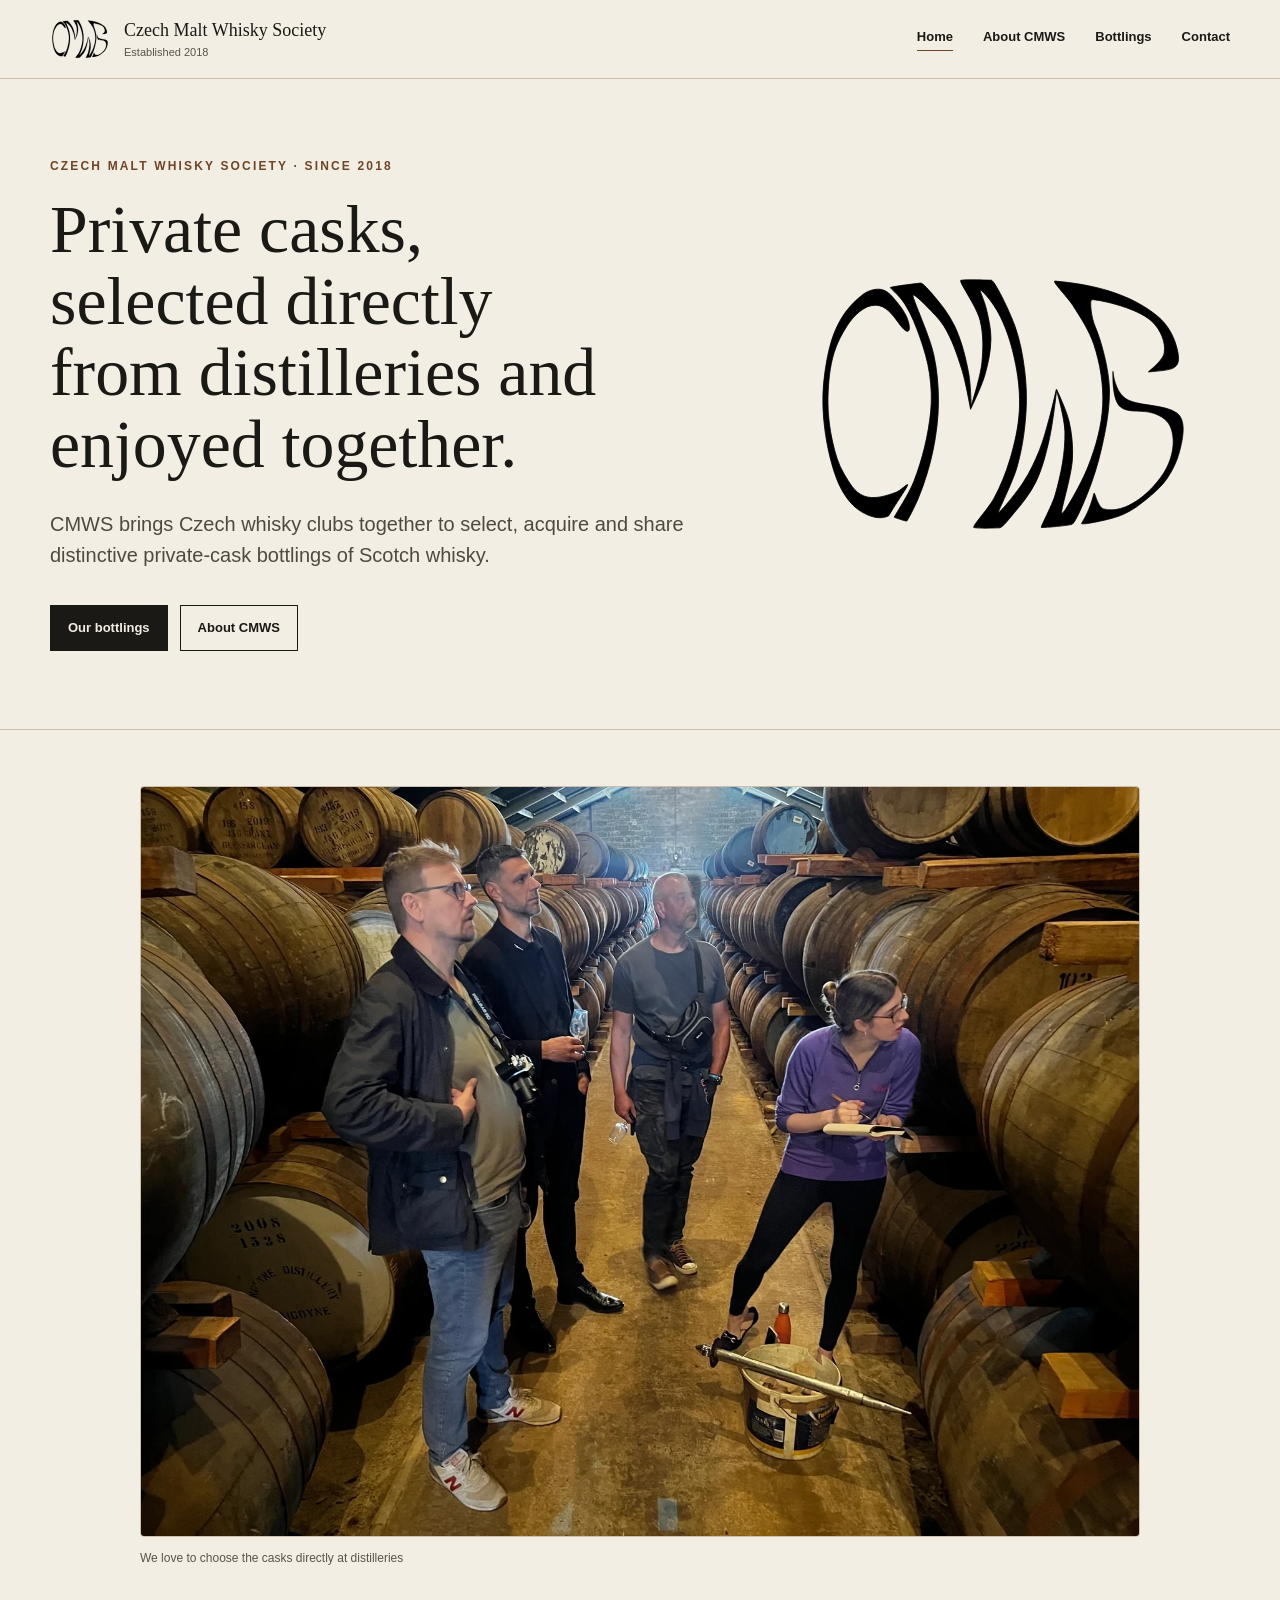
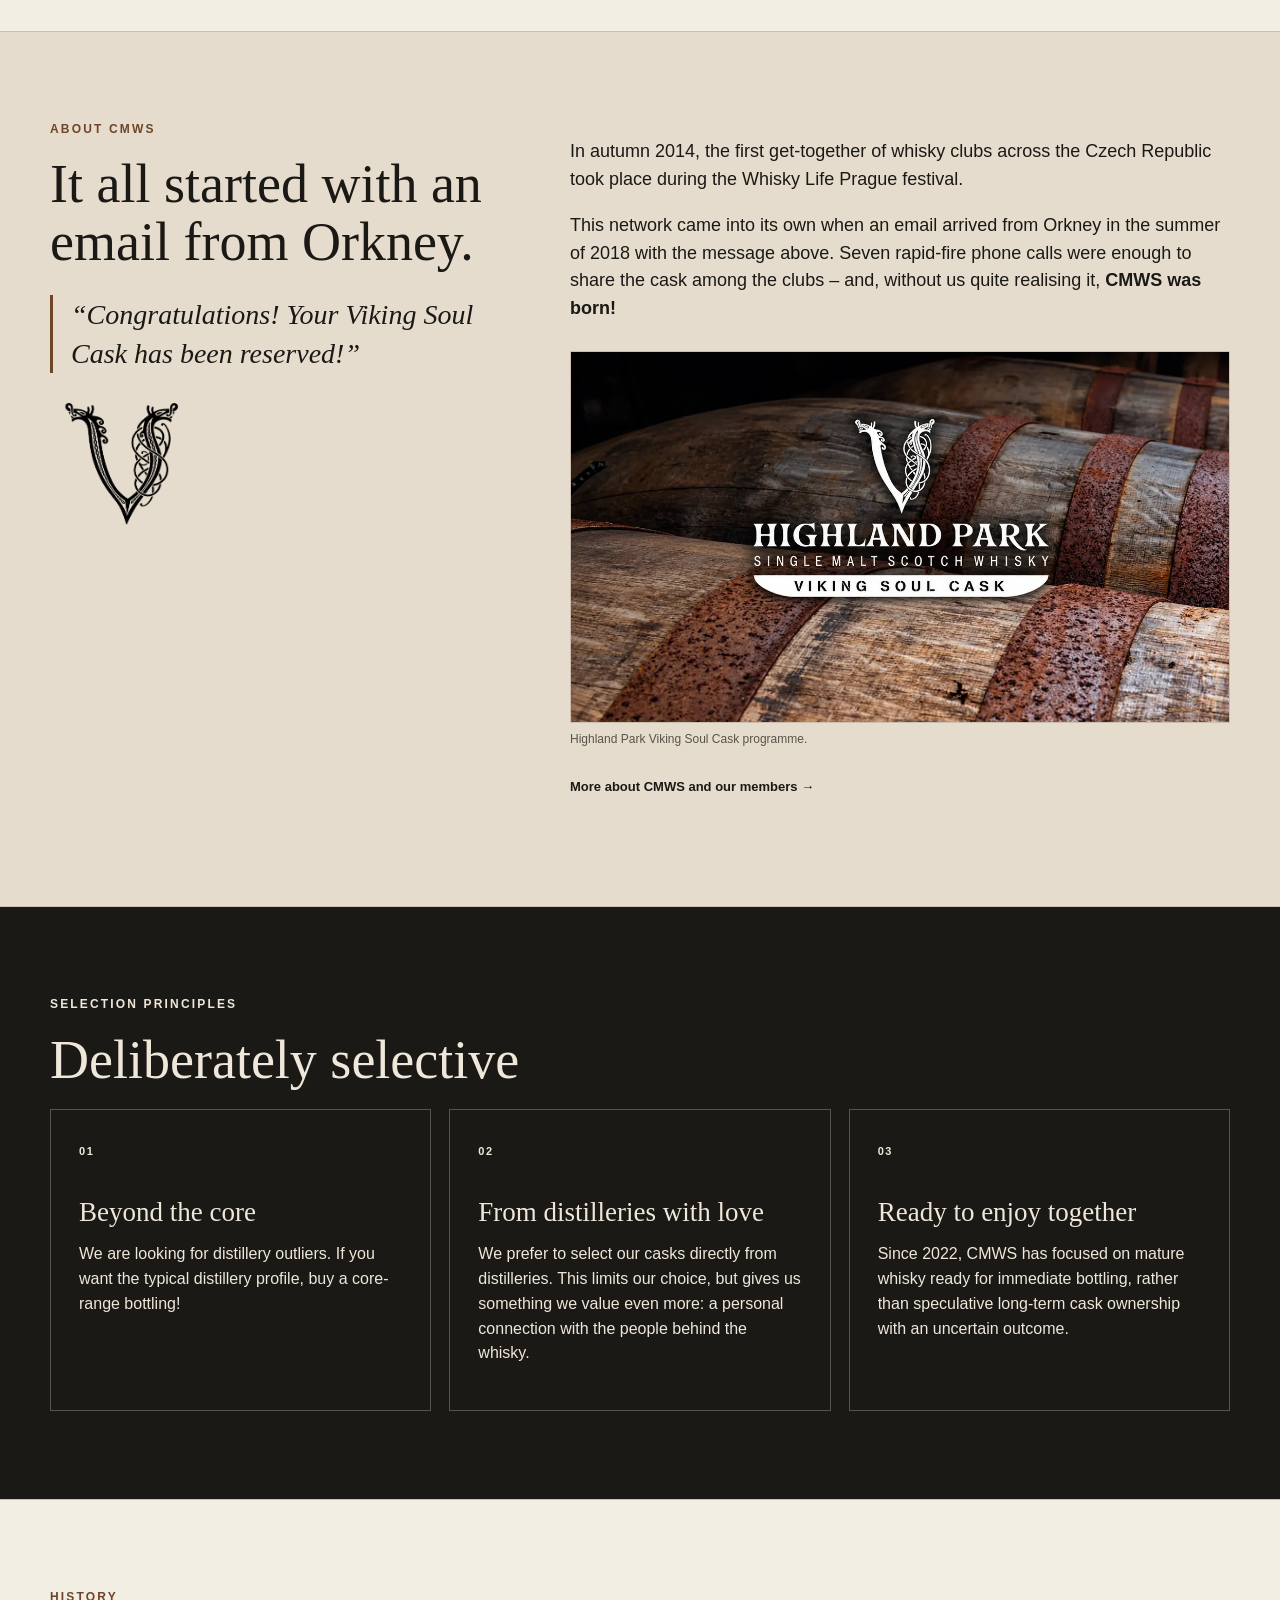
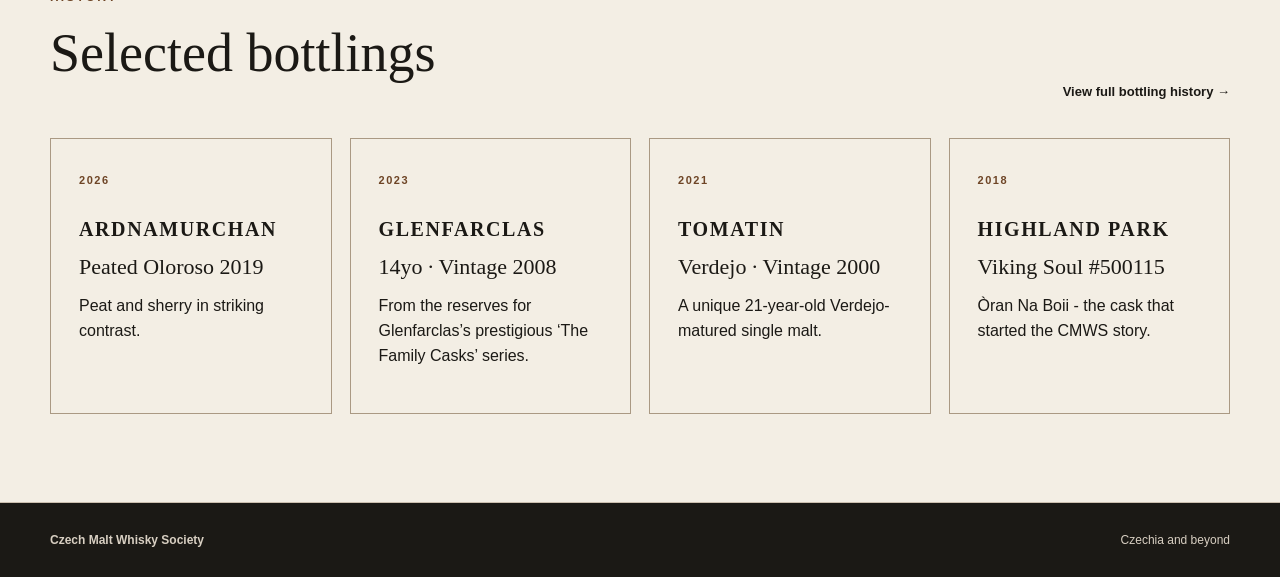
==== commit e63777ed: "Use Glenfarclas warehouse group photo on Home" ====
--- a/index.html
+++ b/index.html
@@ -1,16 +1,7 @@
 <!doctype html><html lang="en"><head><meta charset="utf-8"><meta name="viewport" content="width=device-width,initial-scale=1"><meta name="description" content="Czech Malt Whisky Society brings Czech whisky clubs together to select, acquire and share distinctive private-cask bottlings of Scotch whisky."><meta property="og:title" content="CMWS · Czech Malt Whisky Society"><meta property="og:description" content="Czech Malt Whisky Society brings Czech whisky clubs together to select, acquire and share distinctive private-cask bottlings of Scotch whisky."><meta property="og:type" content="website"><meta property="og:url" content="https://cmws.cz/"><meta property="og:image" content="https://cmws.cz/assets/cmws-social-preview-1200x630.png"><meta property="og:image:width" content="1200"><meta property="og:image:height" content="630"><meta property="og:image:alt" content="CMWS logo"><script type="application/ld+json">{"@context":"https://schema.org","@type":"Organization","name":"Czech Malt Whisky Society","alternateName":"CMWS","url":"https://cmws.cz/","logo":"https://cmws.cz/assets/cmws-logo.svg"}</script><title>CMWS · Czech Malt Whisky Society</title><link rel="stylesheet" href="assets/site.css"><link rel="icon" href="/assets/favicon.svg" type="image/svg+xml"><link rel="apple-touch-icon" href="/assets/apple-touch-icon.png" sizes="180x180"></head><body>
 <header class="site-header"><div class="shell header-inner"><a class="identity" href="index.html"><img class="header-logo" src="assets/cmws-logo.svg" alt="CMWS logo"><span class="identity-copy"><strong>Czech Malt Whisky Society</strong><small>Established 2018</small></span></a><button class="menu-button" aria-label="Open menu" aria-expanded="false">Menu</button><nav class="main-nav" aria-label="Main navigation"><a class="active" href="index.html">Home</a><a href="about.html">About CMWS</a><a href="bottlings.html">Bottlings</a><a href="contact.html">Contact</a></nav></div></header>
 <main><section class="home-hero"><div class="shell hero-grid"><div class="hero-copy"><p class="kicker">Czech Malt Whisky Society · Since 2018</p><h1>Private casks, selected directly from distilleries and enjoyed together.</h1><p class="hero-text">CMWS brings Czech whisky clubs together to select, acquire and share distinctive private-cask bottlings of Scotch whisky.</p><div class="button-row"><a class="button dark" href="bottlings.html">Our bottlings</a><a class="button" href="about.html">About CMWS</a></div></div><div class="hero-still"><img class="hero-logo" src="assets/cmws-logo.svg" alt="CMWS logo"></div></div></section>
-<section class="home-visit" aria-label="A CMWS distillery visit">
-  <div class="shell">
-    <figure class="home-visit-photo">
-      <img src="assets/glenfarclas-home-warehouse-group.webp" alt="The CMWS group among rows of casks inside the Glenfarclas warehouse" width="1600" height="1200" loading="lazy" decoding="async">
-      <figcaption>We love to choose the casks directly at distilleries<br>
-        <a href="about.html#glenfarclas-visit">See the Glenfarclas visit →</a>
-      </figcaption>
-    </figure>
-  </div>
-</section>
+<section class="home-visit" aria-label="A CMWS distillery visit"><div class="shell"><figure class="home-visit-photo"><img src="assets/glenfarclas-home-warehouse-group.webp" alt="The CMWS group among rows of casks inside the Glenfarclas warehouse" width="1600" height="1200" loading="lazy" decoding="async"><figcaption>We love to choose the casks directly at distilleries</figcaption></figure></div></section>
 <section class="section tinted"><div class="shell split"><div><p class="kicker">About CMWS</p><h2>It all started with an email from Orkney.</h2><blockquote class="origin-quote">“Congratulations! Your Viking Soul Cask has been reserved!”</blockquote><img src="assets/HP%20VSC%20-%20V%20black%20-%20details%20%7BChatGPT%20Image%20Sep%2025%2C%202026%2C%2007_36_49%20AM%7D.png" alt="Highland Park Viking Soul Cask V emblem" loading="lazy" style="display:block;width:140px;max-width:100%;height:auto;max-height:200px;object-fit:contain;object-position:left;margin-top:24px"></div><div class="large-copy"><p>In autumn 2014, the first get-together of whisky clubs across the Czech Republic took place during the Whisky Life Prague festival.</p><p>This network came into its own when an email arrived from Orkney in the summer of 2018 with the message above. Seven rapid-fire phone calls were enough to share the cask among the clubs – and, without us quite realising it, <strong>CMWS was born!</strong></p><figure class="timeline-photo natural origin-programme-photo" style="margin:28px 0 24px"><img src="assets/highland-park-viking-soul-cask.webp" alt="Highland Park Viking Soul Cask programme barrels and branding" loading="lazy" decoding="async"><figcaption>Highland Park Viking Soul Cask programme.</figcaption></figure><p><a class="text-link" href="about.html">More about CMWS and our members →</a></p></div></div></section>
 <section id="selection-principles" class="section selection-principles"><div class="shell"><p class="kicker">Selection principles</p><h2>Deliberately selective</h2><div id="principle-grid" class="principle-grid"></div></div></section>
 <section class="section"><div class="shell"><div class="section-heading"><div><p class="kicker">History</p><h2>Selected bottlings</h2></div><a class="text-link" href="bottlings.html">View full bottling history →</a></div><div id="featured-casks" class="featured-casks"></div></div></section></main>
